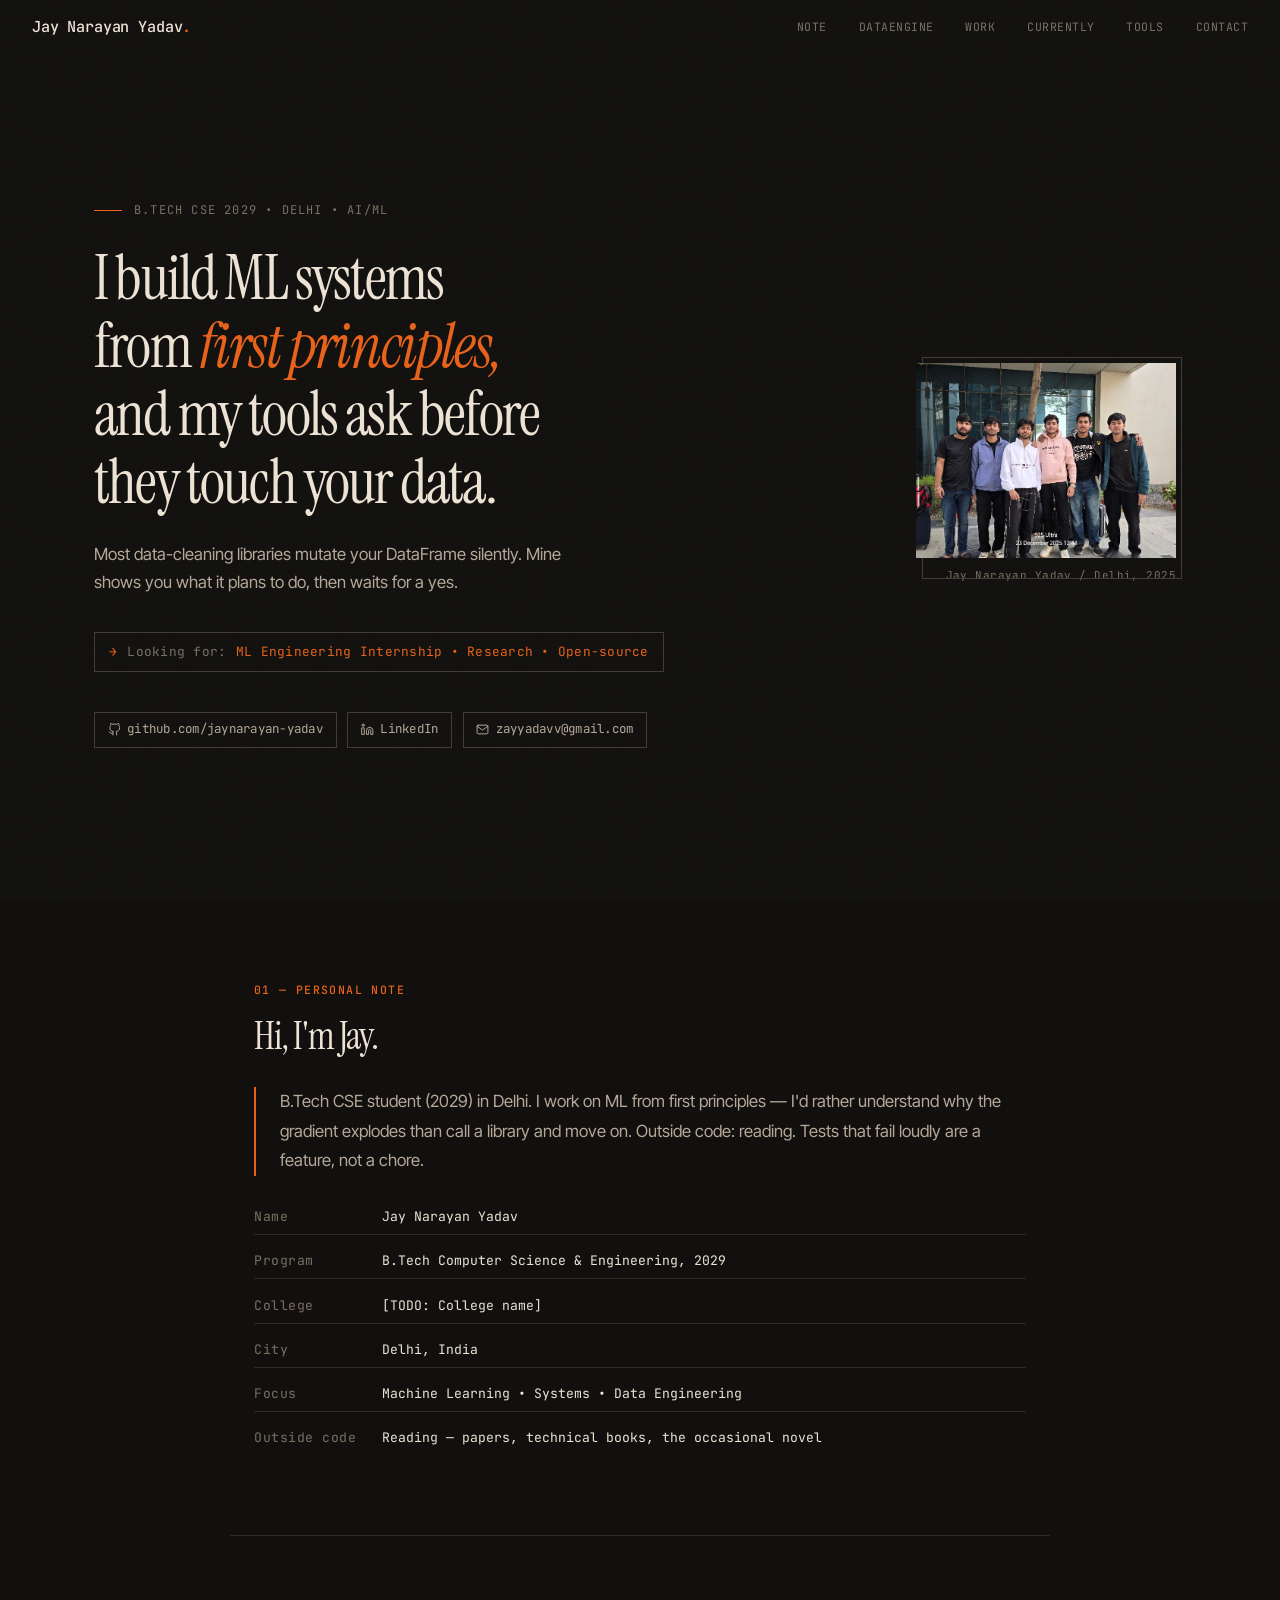
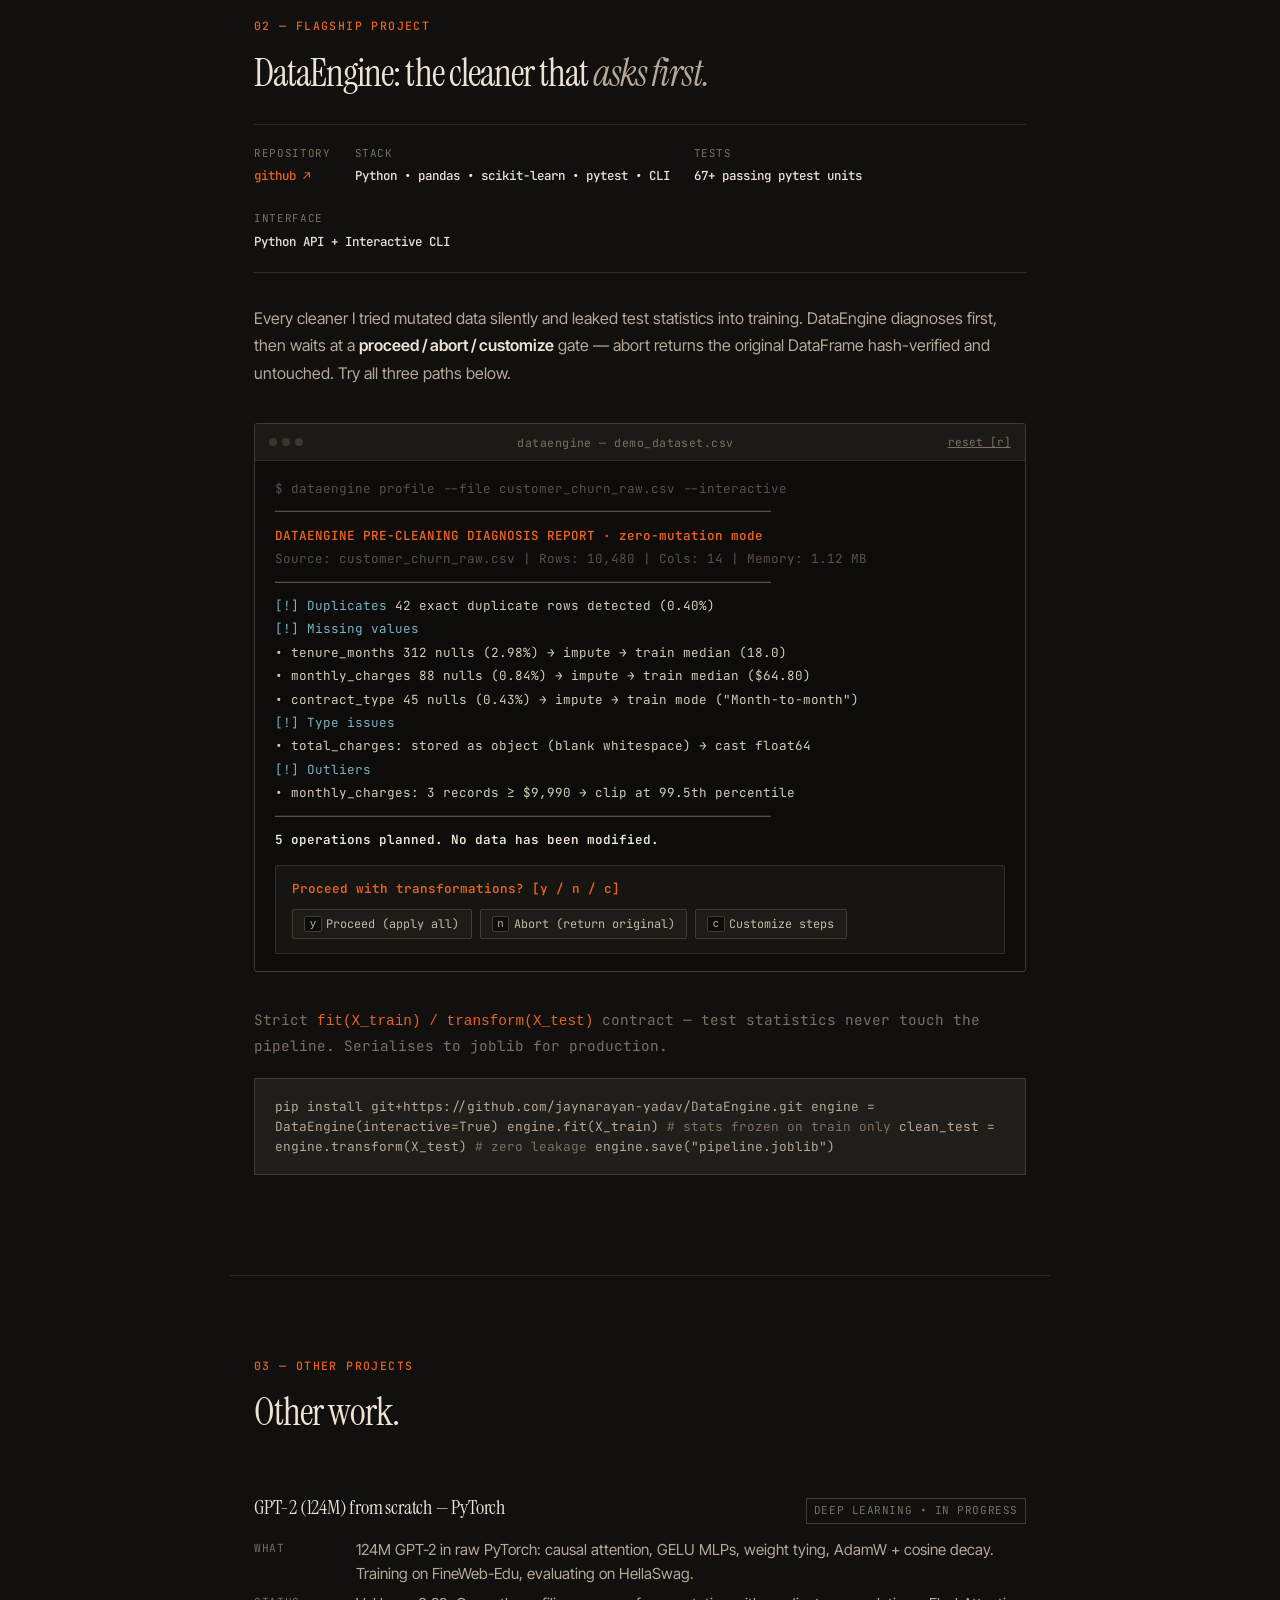
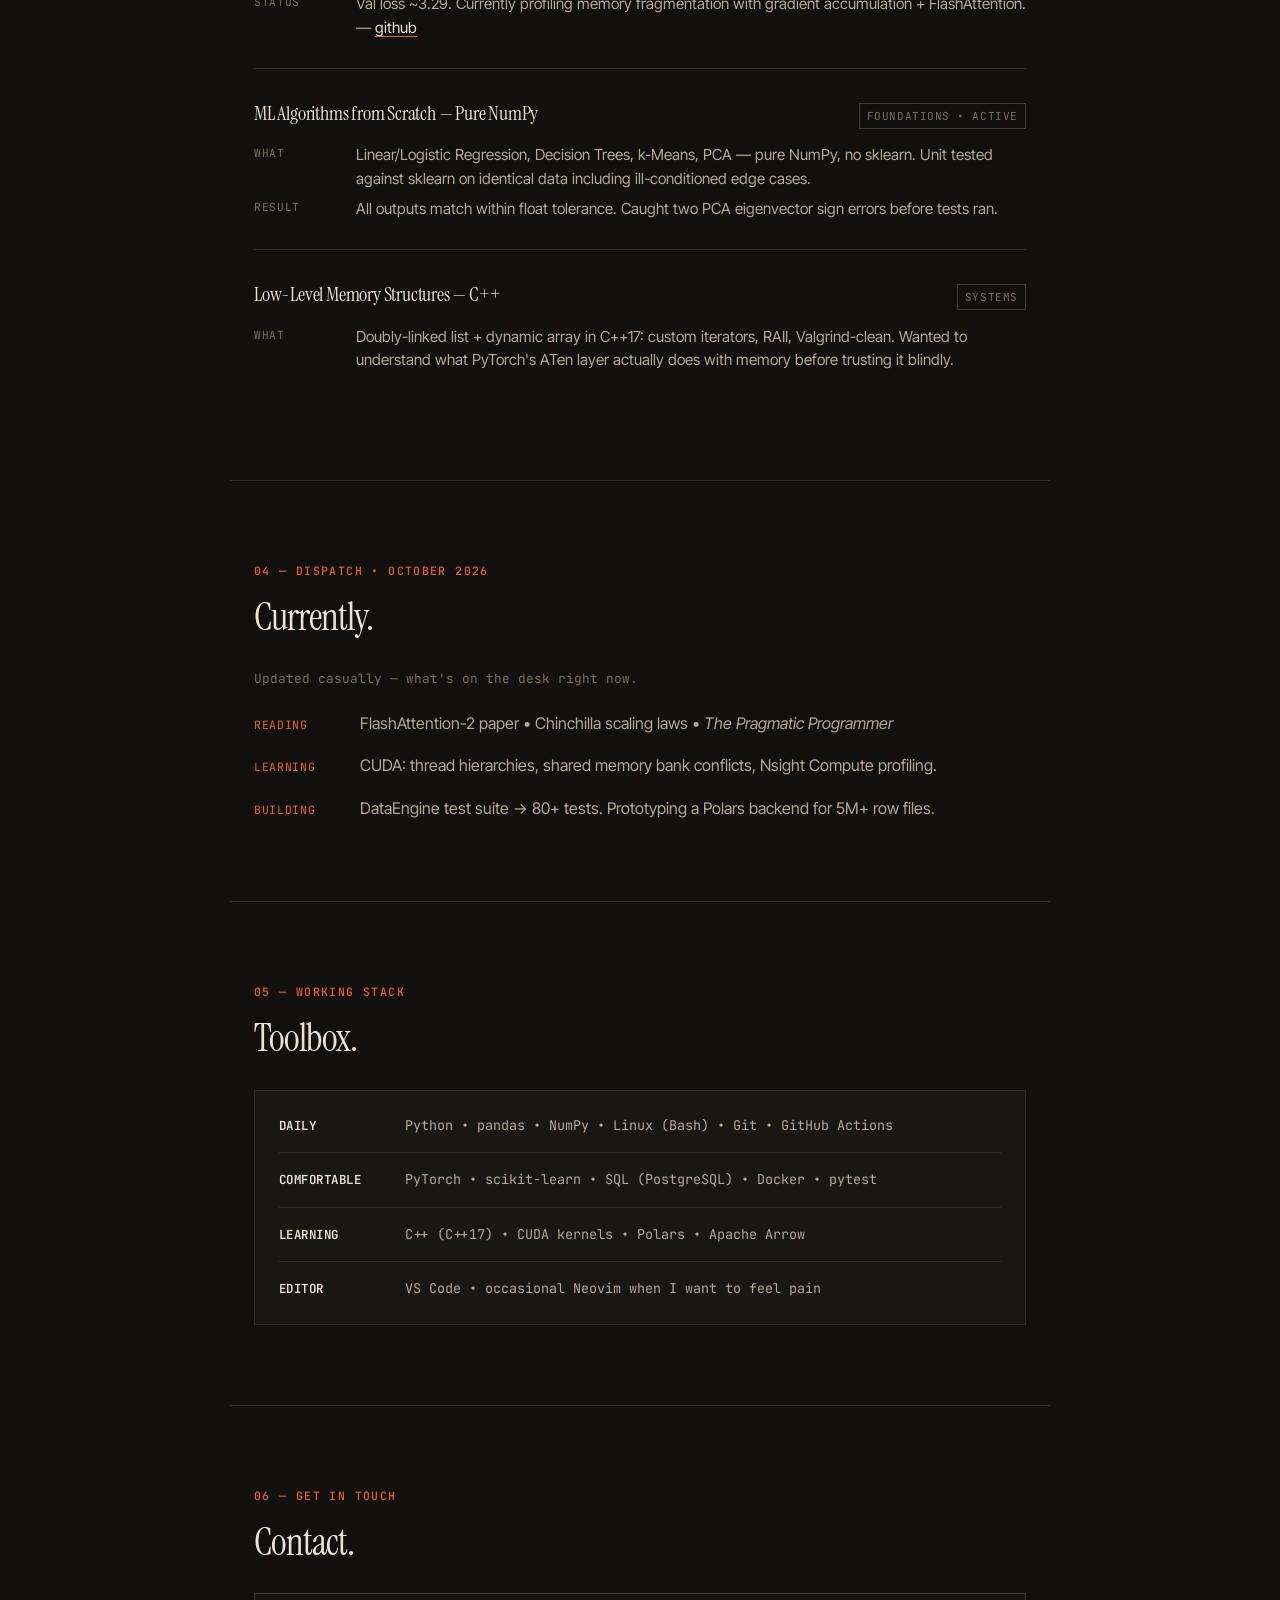
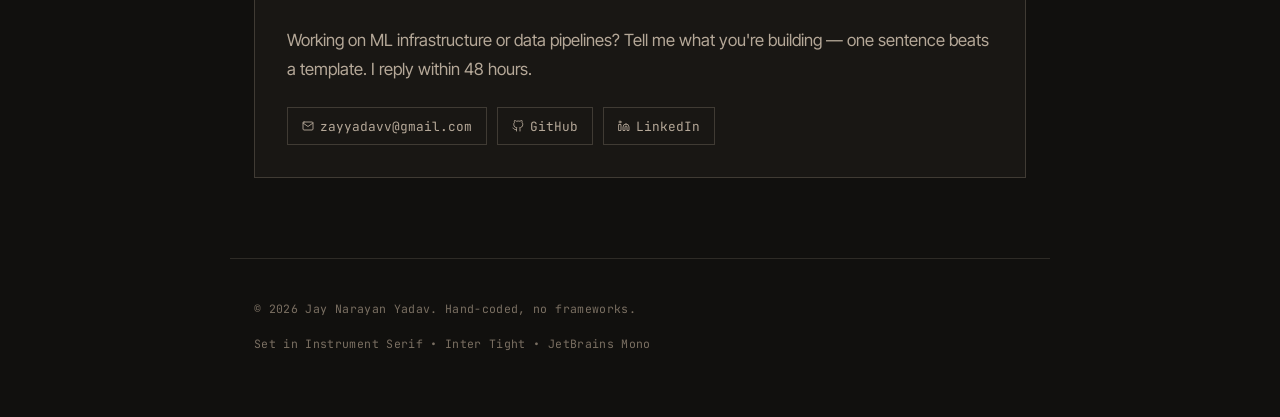
==== index.html @ 8a764b6f "Initial commit: Portfolio website and project workspaces" ====
<!DOCTYPE html>
<html lang="en">
<head>
  <meta charset="UTF-8">
  <meta name="viewport" content="width=device-width, initial-scale=1.0">
  <title>Jay Narayan Yadav — AI/ML Engineering Student</title>
  <meta name="description" content="Jay Narayan Yadav — B.Tech CSE student in Delhi building machine learning systems from first principles. Author of DataEngine.">
  <meta name="author" content="Jay Narayan Yadav">
  <meta property="og:title" content="Jay Narayan Yadav — AI/ML Engineering Student">
  <meta property="og:description" content="I build ML systems from first principles and wrote a DataFrame cleaner that asks permission before touching data.">
  <meta property="og:type" content="website">
  <meta property="og:image" content="./20251223_124440.jpg">
  <!-- Favicon: monogram J in burnt orange -->
  <link rel="icon" href="data:image/svg+xml,<svg xmlns='http://www.w3.org/2000/svg' viewBox='0 0 32 32'><rect width='32' height='32' fill='%2311100E' rx='4'/><text x='16' y='23' font-family='Georgia,serif' font-size='20' font-weight='bold' fill='%23E8621A' text-anchor='middle'>J</text></svg>">
  <!-- Fonts: Instrument Serif (editorial), Inter Tight (body), JetBrains Mono (code) -->
  <link rel="preconnect" href="https://fonts.googleapis.com">
  <link rel="preconnect" href="https://fonts.gstatic.com" crossorigin>
  <link href="https://fonts.googleapis.com/css2?family=Instrument+Serif:ital@0;1&family=Inter+Tight:wght@300;400;500;600&family=JetBrains+Mono:wght@300;400;500&display=swap" rel="stylesheet">
<style>
/* ============================================================
   TOKENS — one accent, warm dark palette, paper-zine sensibility
   ============================================================ */
:root {
  --bg:          #11100E;
  --bg-2:        #191714;
  --bg-3:        #201E1A;
  --bg-4:        #272420;
  --ink:         #EDE3D5;
  --ink-2:       #B5A898;
  --ink-3:       #7A6F62;
  --rule:        #2E2B26;
  --rule-2:      #403B34;
  --accent:      #E8621A;
  --accent-dim:  #7A330D;
  --accent-tint: #1E1309;
  --green:       #4A7C59;
  --red:         #963D3D;
  --mono-dim:    #5A5147;
  --serif:       'Instrument Serif', Georgia, 'Times New Roman', serif;
  --sans:        'Inter Tight', -apple-system, BlinkMacSystemFont, sans-serif;
  --mono:        'JetBrains Mono', 'Fira Code', 'Consolas', monospace;
  --max:         820px;
  --wide:        1140px;
}

/* ============================================================
   RESET
   ============================================================ */
*, *::before, *::after { box-sizing: border-box; margin: 0; padding: 0; }
html { font-size: 16px; scroll-behavior: smooth; background: var(--bg); color: var(--ink); }
body {
  font-family: var(--sans);
  font-weight: 400;
  line-height: 1.65;
  min-height: 100vh;
  background: var(--bg);
  overflow-x: hidden;
  -webkit-font-smoothing: antialiased;
}
::selection { background: var(--accent-dim); color: var(--ink); }

/* ============================================================
   CUSTOM CURSOR RETICLE
   ============================================================ */
.cursor-dot {
  position: fixed;
  top: 0; left: 0;
  width: 6px; height: 6px;
  border-radius: 50%;
  background: var(--accent);
  pointer-events: none;
  z-index: 9999;
  transform: translate(-50%, -50%);
  transition: opacity .2s;
  opacity: 0;
}
.reticle {
  position: fixed;
  top: 0; left: 0;
  width: 30px; height: 30px;
  pointer-events: none;
  z-index: 9998;
  opacity: 0;
  transition: opacity .2s;
}
.reticle i {
  position: absolute;
  width: 8px; height: 8px;
  border-color: var(--accent);
  border-style: solid;
  display: block;
  transition: border-color .15s;
}
.reticle i:nth-child(1) { top:0; left:0; border-width: 1px 0 0 1px; }
.reticle i:nth-child(2) { top:0; right:0; border-width: 1px 1px 0 0; }
.reticle i:nth-child(3) { bottom:0; left:0; border-width: 0 0 1px 1px; }
.reticle i:nth-child(4) { bottom:0; right:0; border-width: 0 1px 1px 0; }
body.cursor-ready .cursor-dot,
body.cursor-ready .reticle { opacity: 1; }
body.cursor-ready { cursor: none; }
body.cursor-ready a, body.cursor-ready button { cursor: none; }
.reticle.locked { opacity: 1; }
.reticle.locked i { border-color: var(--ink); }

/* ============================================================
   SCROLLBAR
   ============================================================ */
::-webkit-scrollbar { width: 3px; }
::-webkit-scrollbar-track { background: var(--bg); }
::-webkit-scrollbar-thumb { background: var(--rule-2); }

/* ============================================================
   SKIP LINK
   ============================================================ */
.skip { position: absolute; left:-9999px; }
.skip:focus { left:1rem; top:1rem; z-index:9999; background:var(--accent); color:#fff; padding:.5rem 1rem; }

/* ============================================================
   TOPBAR
   ============================================================ */
.topbar {
  position: fixed;
  top: 0; left: 0; right: 0;
  z-index: 100;
  display: flex;
  align-items: center;
  justify-content: space-between;
  padding: .85rem 2rem;
  border-bottom: 1px solid transparent;
  transition: border-color .3s, background .3s;
  font-family: var(--mono);
  font-size: .78rem;
  color: var(--ink-3);
}
.topbar.scrolled {
  background: rgba(17,16,14,.88);
  backdrop-filter: blur(10px);
  border-color: var(--rule);
}
.topbar-logo {
  font-size: .95rem;
  font-weight: 500;
  color: var(--ink);
  text-decoration: none;
  letter-spacing: -.01em;
}
.topbar-logo span { color: var(--accent); }
.topbar-nav { display: flex; gap: 2rem; }
.topbar-nav a {
  color: var(--ink-3);
  text-decoration: none;
  transition: color .15s;
  letter-spacing: .04em;
  text-transform: uppercase;
  font-size: .72rem;
}
.topbar-nav a:hover { color: var(--accent); }

/* ============================================================
   SECTIONS + TYPOGRAPHY
   ============================================================ */
.section {
  max-width: var(--max);
  margin: 0 auto;
  padding: 5rem 1.5rem;
  border-bottom: 1px solid var(--rule);
}
.section:last-child { border-bottom: none; }

.kicker {
  font-family: var(--mono);
  font-size: .72rem;
  text-transform: uppercase;
  letter-spacing: .12em;
  color: var(--accent);
  display: block;
  margin-bottom: .9rem;
  font-weight: 500;
}
h2.section-heading {
  font-family: var(--serif);
  font-size: clamp(1.7rem, 3.5vw, 2.4rem);
  font-weight: 400;
  line-height: 1.2;
  letter-spacing: -.025em;
  color: var(--ink);
  margin-bottom: 1.75rem;
}
h2.section-heading em { font-style: italic; color: var(--ink-2); }
p {
  color: var(--ink-2);
  font-size: 1.0rem;
  margin-bottom: 1.1rem;
  line-height: 1.7;
}
p:last-child { margin-bottom: 0; }
p strong { color: var(--ink); font-weight: 600; }
a.text-link {
  color: var(--ink);
  text-decoration: underline;
  text-decoration-color: var(--accent);
  text-decoration-thickness: 1px;
  text-underline-offset: 3px;
  transition: color .15s;
}
a.text-link:hover { color: var(--accent); }
hr.rule { border: none; border-top: 1px solid var(--rule); margin: 2rem 0; }

/* ============================================================
   REVEAL ON SCROLL — only non-hero elements, not everything
   ============================================================ */
.reveal {
  opacity: 0;
  transform: translateY(16px);
  transition: opacity .5s ease, transform .5s ease;
}
.reveal.visible { opacity: 1; transform: none; }
@media (prefers-reduced-motion: reduce) {
  .reveal { opacity: 1; transform: none; transition: none; }
}

/* ============================================================
   HERO
   ============================================================ */
.hero {
  min-height: 100svh;
  display: grid;
  grid-template-columns: 1fr;
  align-items: center;
  padding: 7rem 1.5rem 4rem;
  max-width: var(--wide);
  margin: 0 auto;
  position: relative;
}
@media (min-width: 700px) {
  .hero { grid-template-columns: 1fr 280px; gap: 4rem; }
}

.hero-text {}
.hero-eyebrow {
  font-family: var(--mono);
  font-size: .75rem;
  color: var(--ink-3);
  letter-spacing: .1em;
  text-transform: uppercase;
  margin-bottom: 1.5rem;
  display: flex;
  align-items: center;
  gap: .75rem;
}
.hero-eyebrow::before {
  content: '';
  display: inline-block;
  width: 28px;
  height: 1px;
  background: var(--accent);
}
h1.hero-title {
  font-family: var(--serif);
  font-size: clamp(2.2rem, 5.5vw, 3.8rem);
  font-weight: 400;
  line-height: 1.12;
  letter-spacing: -.03em;
  color: var(--ink);
  margin-bottom: 1.5rem;
}
h1.hero-title em {
  font-style: italic;
  color: var(--accent);
}
.hero-sub {
  font-size: 1.05rem;
  color: var(--ink-2);
  max-width: 480px;
  margin-bottom: 2.25rem;
  line-height: 1.65;
}
/* Intent strip */
.hero-intent {
  display: inline-flex;
  align-items: center;
  gap: .6rem;
  font-family: var(--mono);
  font-size: .8rem;
  color: var(--ink-3);
  border: 1px solid var(--rule-2);
  padding: .5rem .9rem;
  margin-bottom: 2.5rem;
  letter-spacing: .02em;
}
.hero-intent span { color: var(--accent); }
/* Links row */
.hero-links {
  display: flex;
  flex-wrap: wrap;
  gap: .65rem;
}
.hero-link {
  display: inline-flex;
  align-items: center;
  gap: .4rem;
  font-family: var(--mono);
  font-size: .78rem;
  color: var(--ink-2);
  text-decoration: none;
  border: 1px solid var(--rule-2);
  padding: .42rem .8rem;
  transition: all .15s;
  letter-spacing: .02em;
}
.hero-link:hover {
  color: var(--accent);
  border-color: var(--accent-dim);
  background: var(--accent-tint);
}
.hero-link svg { width: 13px; height: 13px; stroke: currentColor; fill: none; stroke-width: 1.8; }

/* Photo frame */
.hero-photo-wrap {
  position: relative;
  order: -1;
}
@media (min-width: 700px) { .hero-photo-wrap { order: 2; } }
.hero-photo-frame {
  position: relative;
  width: 100%;
  max-width: 260px;
  margin: 0 auto;
}
.hero-photo-frame::before {
  content: '';
  position: absolute;
  inset: -6px -6px 6px 6px;
  border: 1px solid var(--rule-2);
  z-index: 0;
}
.hero-photo-frame img {
  display: block;
  width: 100%;
  aspect-ratio: 4 / 3;
  object-fit: cover;
  object-position: top center;
  position: relative;
  z-index: 1;
  filter: grayscale(15%) contrast(1.05);
}
.hero-photo-caption {
  font-family: var(--mono);
  font-size: .68rem;
  color: var(--ink-3);
  text-align: right;
  margin-top: .5rem;
  letter-spacing: .04em;
}

/* ============================================================
   ABOUT / NOTE
   ============================================================ */
.note-box {
  border-left: 2px solid var(--accent);
  padding-left: 1.5rem;
  margin-top: 1.25rem;
}
.note-box p { font-size: 1.05rem; line-height: 1.75; }

/* ============================================================
   RECORD TABLE (about metadata in Aahana's style)
   ============================================================ */
.record-table {
  display: grid;
  gap: .55rem;
  margin-top: 1.5rem;
  font-family: var(--mono);
  font-size: .82rem;
}
.record-row {
  display: grid;
  grid-template-columns: 120px 1fr;
  gap: .5rem;
  align-items: baseline;
  padding: .4rem 0;
  border-bottom: 1px solid var(--rule);
  color: var(--ink-2);
}
.record-row:last-child { border-bottom: none; }
.record-key { color: var(--ink-3); letter-spacing: .04em; }
.record-val { color: var(--ink); }

/* ============================================================
   DATAENGINE CASE STUDY
   ============================================================ */
.case-meta {
  display: flex;
  flex-wrap: wrap;
  gap: 1.5rem;
  padding: 1.25rem 0;
  border-top: 1px solid var(--rule);
  border-bottom: 1px solid var(--rule);
  margin-bottom: 2rem;
  font-family: var(--mono);
  font-size: .78rem;
}
.case-meta-item dt { color: var(--ink-3); text-transform: uppercase; font-size: .68rem; letter-spacing: .06em; margin-bottom: .2rem; }
.case-meta-item dd { color: var(--ink); font-weight: 500; }
.case-meta-item dd a { color: var(--accent); text-decoration: none; }
.case-meta-item dd a:hover { text-decoration: underline; }

h3.sub-head {
  font-family: var(--serif);
  font-size: 1.3rem;
  font-weight: 400;
  color: var(--ink);
  margin: 2rem 0 .7rem;
  letter-spacing: -.015em;
}

/* ASCII architecture diagram */
.arch-frame {
  border: 1px solid var(--rule-2);
  background: var(--bg-2);
  margin: 1.75rem 0;
}
.arch-header {
  display: flex;
  justify-content: space-between;
  padding: .55rem .9rem;
  border-bottom: 1px solid var(--rule);
  font-family: var(--mono);
  font-size: .7rem;
  color: var(--ink-3);
  text-transform: uppercase;
  letter-spacing: .06em;
}
.arch-body {
  font-family: var(--mono);
  font-size: .74rem;
  line-height: 1.5;
  color: var(--ink-2);
  padding: 1rem 1.1rem;
  overflow-x: auto;
  white-space: pre;
}

/* Code block */
.code-block {
  background: var(--bg-3);
  border: 1px solid var(--rule-2);
  padding: 1.1rem 1.25rem;
  margin: 1.25rem 0;
  font-family: var(--mono);
  font-size: .8rem;
  line-height: 1.55;
  color: var(--ink-2);
  overflow-x: auto;
}
.code-block .cm { color: var(--ink-3); }
.code-block .ck { color: var(--accent); }
.code-block .cs { color: #7EB88A; }

/* ============================================================
   TERMINAL — DataEngine signature interaction
   ============================================================ */
.terminal-wrap {
  margin: 2.25rem 0;
  border: 1px solid var(--rule-2);
  background: #0D0C0A;
  border-radius: 3px;
  overflow: hidden;
  font-family: var(--mono);
}
.terminal-bar {
  background: #1C1A17;
  border-bottom: 1px solid var(--rule);
  padding: .55rem .9rem;
  display: flex;
  align-items: center;
  gap: .65rem;
  justify-content: space-between;
}
.terminal-dots { display: flex; gap: 5px; }
.t-dot { width: 8px; height: 8px; border-radius: 50%; background: #3A3530; }
.terminal-label { font-size: .72rem; color: var(--ink-3); letter-spacing: .04em; }
.terminal-reset {
  font-family: var(--mono);
  font-size: .7rem;
  color: var(--ink-3);
  background: transparent;
  border: none;
  cursor: pointer;
  text-decoration: underline;
  padding: 0;
  transition: color .15s;
}
.terminal-reset:hover { color: var(--ink-2); }
.terminal-body {
  padding: 1.1rem 1.25rem;
  font-size: .79rem;
  line-height: 1.6;
  min-height: 340px;
  color: #D4CBB8;
  overflow-x: auto;
}
.t-line { margin-bottom: .2rem; }
.t-dim   { color: #5A5147; }
.t-acc   { color: var(--accent); font-weight: 600; }
.t-grn   { color: #6BAD7B; }
.t-red   { color: #B86060; }
.t-wht   { color: #F0E8D8; font-weight: 600; }
.t-cyn   { color: #7AB0C2; }

/* Interactive prompt */
.t-prompt-box {
  margin-top: .9rem;
  padding: .85rem 1rem;
  background: #171512;
  border: 1px solid #302C26;
  border-radius: 2px;
}
.t-prompt-label { color: var(--accent); font-weight: 600; display: block; margin-bottom: .6rem; }
.t-btn-row { display: flex; flex-wrap: wrap; gap: .5rem; align-items: center; }
.t-btn {
  background: #1E1C18;
  border: 1px solid #413C34;
  color: #C4BAA8;
  font-family: var(--mono);
  font-size: .74rem;
  padding: .38rem .7rem;
  cursor: pointer;
  border-radius: 2px;
  display: inline-flex;
  align-items: center;
  gap: .3rem;
  transition: all .15s;
}
.t-btn:hover, .t-btn:focus-visible {
  background: var(--accent);
  border-color: var(--accent);
  color: #fff;
  outline: none;
}
.t-btn kbd {
  background: #0D0C0A;
  border: 1px solid #413C34;
  padding: .05rem .28rem;
  font-size: .67rem;
  border-radius: 2px;
}
/* Customize panel */
.t-custom-panel {
  margin-top: .75rem;
  padding: .8rem;
  background: #0D0C0A;
  border: 1px dashed #302C26;
  border-radius: 2px;
}
.t-custom-panel label {
  display: block;
  margin-bottom: .4rem;
  font-size: .74rem;
  cursor: pointer;
  color: #C4BAA8;
}
.t-custom-panel input[type="checkbox"] { margin-right: .45rem; accent-color: var(--accent); }
.t-custom-apply {
  margin-top: .7rem;
  display: flex;
  gap: .5rem;
}

/* ============================================================
   OTHER WORK — editorial entries
   ============================================================ */
.work-list { margin-top: 1.5rem; }
.work-entry {
  padding: 1.75rem 0;
  border-top: 1px solid var(--rule);
}
.work-entry:first-child { border-top: none; }
.work-header {
  display: flex;
  justify-content: space-between;
  align-items: baseline;
  flex-wrap: wrap;
  gap: .5rem;
  margin-bottom: .85rem;
}
.work-header h3 {
  font-family: var(--serif);
  font-size: 1.25rem;
  font-weight: 400;
  color: var(--ink);
  letter-spacing: -.01em;
}
.work-badge {
  font-family: var(--mono);
  font-size: .69rem;
  text-transform: uppercase;
  letter-spacing: .05em;
  padding: .18rem .45rem;
  border: 1px solid var(--rule-2);
  color: var(--ink-3);
}
.work-rows { display: grid; gap: .45rem; }
.work-row {
  display: grid;
  grid-template-columns: 90px 1fr;
  gap: .75rem;
  font-size: .95rem;
  line-height: 1.55;
}
.work-label {
  font-family: var(--mono);
  font-size: .7rem;
  text-transform: uppercase;
  letter-spacing: .06em;
  color: var(--ink-3);
  padding-top: 2px;
}

/* ============================================================
   CURRENTLY
   ============================================================ */
.currently-list { list-style: none; margin-top: 1.25rem; display: grid; gap: 1rem; }
.currently-item { display: grid; grid-template-columns: 90px 1fr; gap: 1rem; align-items: baseline; }
.currently-tag { font-family: var(--mono); font-size: .72rem; text-transform: uppercase; letter-spacing: .06em; color: var(--accent); }

/* ============================================================
   TOOLBOX — plain text, no bars
   ============================================================ */
.toolbox-grid {
  display: grid;
  gap: 1rem;
  margin-top: 1.25rem;
  background: var(--bg-2);
  border: 1px solid var(--rule);
  padding: 1.5rem;
}
.toolbox-row {
  display: grid;
  grid-template-columns: 110px 1fr;
  gap: 1rem;
  align-items: baseline;
  padding-bottom: 1rem;
  border-bottom: 1px solid var(--rule);
}
.toolbox-row:last-child { border-bottom: none; padding-bottom: 0; }
.toolbox-tier { font-family: var(--mono); font-size: .78rem; font-weight: 600; color: var(--ink); text-transform: uppercase; letter-spacing: .04em; }
.toolbox-items { font-family: var(--mono); font-size: .84rem; color: var(--ink-2); line-height: 1.6; }
@media (max-width: 520px) {
  .toolbox-row { grid-template-columns: 1fr; gap: .25rem; }
  .work-row { grid-template-columns: 1fr; gap: .1rem; }
  .currently-item { grid-template-columns: 1fr; gap: .15rem; }
  .record-row { grid-template-columns: 100px 1fr; }
}

/* ============================================================
   CONTACT
   ============================================================ */
.contact-box {
  border: 1px solid var(--rule-2);
  background: var(--bg-2);
  padding: 2rem;
  margin-top: 1.25rem;
}
.contact-note { font-size: 1.05rem; line-height: 1.7; color: var(--ink-2); margin-bottom: 1.5rem; }
.contact-row {
  display: flex;
  flex-wrap: wrap;
  gap: .65rem;
  font-family: var(--mono);
}
.contact-pill {
  display: inline-flex;
  align-items: center;
  gap: .4rem;
  font-size: .8rem;
  color: var(--ink-2);
  text-decoration: none;
  border: 1px solid var(--rule-2);
  padding: .45rem .85rem;
  transition: all .15s;
}
.contact-pill:hover {
  background: var(--accent);
  border-color: var(--accent);
  color: #fff;
}
.contact-pill svg { width: 12px; height: 12px; stroke: currentColor; fill: none; stroke-width: 1.8; }

/* ============================================================
   FOOTER
   ============================================================ */
footer {
  max-width: var(--max);
  margin: 0 auto;
  padding: 2.5rem 1.5rem 4rem;
  border-top: 1px solid var(--rule);
  display: flex;
  justify-content: space-between;
  flex-wrap: wrap;
  gap: 1rem;
  font-family: var(--mono);
  font-size: .72rem;
  color: var(--ink-3);
  letter-spacing: .03em;
}

/* ============================================================
   NOISE TEXTURE OVERLAY (subtle paper grain)
   ============================================================ */
body::after {
  content: '';
  position: fixed;
  inset: 0;
  pointer-events: none;
  z-index: 1000;
  opacity: .03;
  background-image: url("data:image/svg+xml,%3Csvg xmlns='http://www.w3.org/2000/svg' width='200' height='200'%3E%3Cfilter id='n'%3E%3CfeTurbulence type='fractalNoise' baseFrequency='0.9' numOctaves='4' stitchTiles='stitch'/%3E%3C/filter%3E%3Crect width='200' height='200' filter='url(%23n)' opacity='1'/%3E%3C/svg%3E");
}

/* ============================================================
   PRINT
   ============================================================ */
@media print {
  body { background: #fff; color: #000; }
  .topbar, .cursor-dot, .reticle, .terminal-wrap .t-prompt-box { display: none; }
  .section { padding: 2rem 0; }
}
</style>
</head>
<body>

<a class="skip" href="#about">Skip to content</a>

<!-- Custom cursor reticle (fine pointer only; degraded gracefully) -->
<div class="cursor-dot" id="cursor-dot" aria-hidden="true"></div>
<div class="reticle" id="reticle" aria-hidden="true">
  <i></i><i></i><i></i><i></i>
</div>

<!-- ============================================================
     TOPBAR
     ============================================================ -->
<header class="topbar" id="topbar" role="banner">
  <a href="#hero" class="topbar-logo">Jay Narayan Yadav<span>.</span></a>
  <nav class="topbar-nav" aria-label="Primary navigation">
    <a href="#about">Note</a>
    <a href="#dataengine">DataEngine</a>
    <a href="#work">Work</a>
    <a href="#currently">Currently</a>
    <a href="#toolbox">Tools</a>
    <a href="#contact">Contact</a>
  </nav>
</header>

<main>

<!-- ============================================================
     HERO
     ============================================================ -->
<section class="hero" id="hero" aria-labelledby="hero-title">
  <div class="hero-text">
    <p class="hero-eyebrow">B.Tech CSE 2029 &bull; Delhi &bull; AI/ML</p>

    <h1 id="hero-title" class="hero-title">
      I build ML systems<br>
      from <em>first principles,</em><br>
      and my tools ask before<br>
      they touch your data.
    </h1>

    <p class="hero-sub">
      Most data-cleaning libraries mutate your DataFrame silently.
      Mine shows you what it plans to do, then waits for a yes.
    </p>

    <div class="hero-intent">
      <span>&#8594;</span>
      Looking for: <span>ML Engineering Internship &bull; Research &bull; Open-source</span>
    </div>

    <div class="hero-links">
      <a href="https://github.com/jaynarayan-yadav" target="_blank" rel="noopener" class="hero-link" aria-label="GitHub profile">
        <svg viewBox="0 0 24 24" aria-hidden="true"><path d="M9 19c-5 1.5-5-2.5-7-3m14 6v-3.87a3.37 3.37 0 0 0-.94-2.61c3.14-.35 6.44-1.54 6.44-7A5.44 5.44 0 0 0 20 4.77 5.07 5.07 0 0 0 19.91 1S18.73.65 16 2.48a13.38 13.38 0 0 0-7 0C6.27.65 5.09 1 5.09 1A5.07 5.07 0 0 0 5 4.77a5.44 5.44 0 0 0-1.5 3.78c0 5.42 3.3 6.61 6.44 7A3.37 3.37 0 0 0 9 18.13V22" stroke-linecap="round" stroke-linejoin="round"></path></svg>
        github.com/jaynarayan-yadav
      </a>
      <a href="https://linkedin.com/in/jay-narayan-yadav-a086b7377" target="_blank" rel="noopener" class="hero-link" aria-label="LinkedIn profile">
        <svg viewBox="0 0 24 24" aria-hidden="true"><path d="M16 8a6 6 0 0 1 6 6v7h-4v-7a2 2 0 0 0-2-2 2 2 0 0 0-2 2v7h-4v-7a6 6 0 0 1 6-6z" stroke-linecap="round" stroke-linejoin="round"></path><rect x="2" y="9" width="4" height="12" stroke-linecap="round" stroke-linejoin="round"></rect><circle cx="4" cy="4" r="2" stroke-linecap="round" stroke-linejoin="round"></circle></svg>
        LinkedIn
      </a>
      <a href="mailto:zayyadavv@gmail.com" class="hero-link" aria-label="Send email">
        <svg viewBox="0 0 24 24" aria-hidden="true"><path d="M4 4h16c1.1 0 2 .9 2 2v12c0 1.1-.9 2-2 2H4c-1.1 0-2-.9-2-2V6c0-1.1.9-2 2-2z" stroke-linecap="round" stroke-linejoin="round"></path><polyline points="22,6 12,13 2,6" stroke-linecap="round" stroke-linejoin="round"></polyline></svg>
        zayyadavv@gmail.com
      </a>
    </div>
  </div>

  <div class="hero-photo-wrap" aria-label="Author photo">
    <div class="hero-photo-frame">
      <img src="./20251223_124440.jpg" alt="Jay Narayan Yadav" loading="eager">
      <p class="hero-photo-caption">Jay Narayan Yadav / Delhi, 2025</p>
    </div>
  </div>
</section>

<!-- ============================================================
     ABOUT / NOTE
     ============================================================ -->
<section class="section reveal" id="about" aria-labelledby="about-title">
  <span class="kicker">01 &mdash; Personal Note</span>
  <h2 id="about-title" class="section-heading">Hi, I'm Jay.</h2>

  <div class="note-box">
    <p>
      B.Tech CSE student (2029) in Delhi. I work on ML from first principles &mdash;
      I'd rather understand why the gradient explodes than call a library and move on.
      Outside code: reading. Tests that fail loudly are a feature, not a chore.
    </p>
  </div>

  <div class="record-table reveal">
    <div class="record-row">
      <span class="record-key">Name</span>
      <span class="record-val">Jay Narayan Yadav</span>
    </div>
    <div class="record-row">
      <span class="record-key">Program</span>
      <span class="record-val">B.Tech Computer Science &amp; Engineering, 2029</span>
    </div>
    <div class="record-row">
      <span class="record-key">College</span>
      <span class="record-val">[TODO: College name]</span>
    </div>
    <div class="record-row">
      <span class="record-key">City</span>
      <span class="record-val">Delhi, India</span>
    </div>
    <div class="record-row">
      <span class="record-key">Focus</span>
      <span class="record-val">Machine Learning &bull; Systems &bull; Data Engineering</span>
    </div>
    <div class="record-row">
      <span class="record-key">Outside code</span>
      <span class="record-val">Reading &mdash; papers, technical books, the occasional novel</span>
    </div>
  </div>
</section>

<!-- ============================================================
     DATAENGINE CASE STUDY + SIGNATURE TERMINAL
     ============================================================ -->
<section class="section" id="dataengine" aria-labelledby="de-title">
  <span class="kicker">02 &mdash; Flagship Project</span>
  <h2 id="de-title" class="section-heading reveal">DataEngine: the cleaner that <em>asks first.</em></h2>

  <dl class="case-meta reveal">
    <div class="case-meta-item">
      <dt>Repository</dt>
      <dd><a href="https://github.com/jaynarayan-yadav/DataEngine" target="_blank" rel="noopener">github &nearr;</a></dd>
    </div>
    <div class="case-meta-item">
      <dt>Stack</dt>
      <dd>Python &bull; pandas &bull; scikit-learn &bull; pytest &bull; CLI</dd>
    </div>
    <div class="case-meta-item">
      <dt>Tests</dt>
      <dd>67+ passing pytest units</dd>
    </div>
    <div class="case-meta-item">
      <dt>Interface</dt>
      <dd>Python API + Interactive CLI</dd>
    </div>
  </dl>

  <div class="reveal">
    <p>
      Every cleaner I tried mutated data silently and leaked test statistics into training.
      DataEngine diagnoses first, then waits at a <strong>proceed / abort / customize</strong> gate &mdash; abort returns the original DataFrame hash-verified and untouched.
      Try all three paths below.
    </p>
  </div>

  <!-- ============================================================
       SIGNATURE INTERACTION: DataEngine Terminal
       ============================================================ -->
  <div class="terminal-wrap reveal" id="interactive-terminal" role="region" aria-label="DataEngine Interactive Diagnosis Terminal">
    <div class="terminal-bar">
      <div class="terminal-dots">
        <span class="t-dot"></span>
        <span class="t-dot"></span>
        <span class="t-dot"></span>
      </div>
      <span class="terminal-label">dataengine &mdash; demo_dataset.csv</span>
      <button class="terminal-reset" id="term-reset" type="button" aria-label="Reset terminal">reset [r]</button>
    </div>
    <div class="terminal-body" id="term-body" aria-live="polite"></div>
  </div>

  <div class="reveal">
    <p style="font-size:.9rem;color:var(--ink-3);font-family:var(--mono)">
      Strict <code style="color:var(--accent)">fit(X_train) / transform(X_test)</code> contract &mdash; test statistics never touch the pipeline. Serialises to joblib for production.
    </p>
    <div class="code-block">
pip install git+https://github.com/jaynarayan-yadav/DataEngine.git

engine = DataEngine(interactive=True)
engine.fit(X_train)           <span class="cm"># stats frozen on train only</span>
clean_test = engine.transform(X_test)  <span class="cm"># zero leakage</span>
engine.save("pipeline.joblib")
    </div>
  </div>
</section>

<!-- ============================================================
     OTHER WORK
     ============================================================ -->
<section class="section" id="work" aria-labelledby="work-title">
  <span class="kicker">03 &mdash; Other Projects</span>
  <h2 id="work-title" class="section-heading reveal">Other work.</h2>

  <div class="work-list">

    <article class="work-entry reveal">
      <div class="work-header">
        <h3>GPT-2 (124M) from scratch &mdash; PyTorch</h3>
        <span class="work-badge">Deep Learning &bull; In Progress</span>
      </div>
      <div class="work-rows">
        <div class="work-row">
          <span class="work-label">What</span>
          <span style="color:var(--ink-2)">124M GPT-2 in raw PyTorch: causal attention, GELU MLPs, weight tying, AdamW + cosine decay. Training on FineWeb-Edu, evaluating on HellaSwag.</span>
        </div>
        <div class="work-row">
          <span class="work-label">Status</span>
          <span style="color:var(--ink-2)">Val loss ~3.29. Currently profiling memory fragmentation with gradient accumulation + FlashAttention. &mdash; <a href="https://github.com/jaynarayan-yadav" class="text-link">github</a></span>
        </div>
      </div>
    </article>

    <article class="work-entry reveal">
      <div class="work-header">
        <h3>ML Algorithms from Scratch &mdash; Pure NumPy</h3>
        <span class="work-badge">Foundations &bull; Active</span>
      </div>
      <div class="work-rows">
        <div class="work-row">
          <span class="work-label">What</span>
          <span style="color:var(--ink-2)">Linear/Logistic Regression, Decision Trees, k-Means, PCA &mdash; pure NumPy, no sklearn. Unit tested against sklearn on identical data including ill-conditioned edge cases.</span>
        </div>
        <div class="work-row">
          <span class="work-label">Result</span>
          <span style="color:var(--ink-2)">All outputs match within float tolerance. Caught two PCA eigenvector sign errors before tests ran.</span>
        </div>
      </div>
    </article>

    <article class="work-entry reveal">
      <div class="work-header">
        <h3>Low-Level Memory Structures &mdash; C++</h3>
        <span class="work-badge">Systems</span>
      </div>
      <div class="work-rows">
        <div class="work-row">
          <span class="work-label">What</span>
          <span style="color:var(--ink-2)">Doubly-linked list + dynamic array in C++17: custom iterators, RAII, Valgrind-clean. Wanted to understand what PyTorch's ATen layer actually does with memory before trusting it blindly.</span>
        </div>
      </div>
    </article>

  </div>
</section>

<!-- ============================================================
     CURRENTLY
     ============================================================ -->
<section class="section" id="currently" aria-labelledby="currently-title">
  <span class="kicker">04 &mdash; Dispatch &bull; October 2026</span>
  <h2 id="currently-title" class="section-heading reveal">Currently.</h2>
  <p class="reveal" style="color:var(--ink-3);font-family:var(--mono);font-size:.8rem">Updated casually &mdash; what's on the desk right now.</p>

  <ul class="currently-list reveal">
    <li class="currently-item">
      <span class="currently-tag">Reading</span>
      <span style="color:var(--ink-2)">FlashAttention-2 paper &bull; Chinchilla scaling laws &bull; <em>The Pragmatic Programmer</em></span>
    </li>
    <li class="currently-item">
      <span class="currently-tag">Learning</span>
      <span style="color:var(--ink-2)">CUDA: thread hierarchies, shared memory bank conflicts, Nsight Compute profiling.</span>
    </li>
    <li class="currently-item">
      <span class="currently-tag">Building</span>
      <span style="color:var(--ink-2)">DataEngine test suite → 80+ tests. Prototyping a Polars backend for 5M+ row files.</span>
    </li>
  </ul>
</section>

<!-- ============================================================
     TOOLBOX — plain text, no bars, no icons
     ============================================================ -->
<section class="section" id="toolbox" aria-labelledby="toolbox-title">
  <span class="kicker">05 &mdash; Working Stack</span>
  <h2 id="toolbox-title" class="section-heading reveal">Toolbox.</h2>

  <div class="toolbox-grid reveal">
    <div class="toolbox-row">
      <span class="toolbox-tier">Daily</span>
      <span class="toolbox-items">Python &bull; pandas &bull; NumPy &bull; Linux (Bash) &bull; Git &bull; GitHub Actions</span>
    </div>
    <div class="toolbox-row">
      <span class="toolbox-tier">Comfortable</span>
      <span class="toolbox-items">PyTorch &bull; scikit-learn &bull; SQL (PostgreSQL) &bull; Docker &bull; pytest</span>
    </div>
    <div class="toolbox-row">
      <span class="toolbox-tier">Learning</span>
      <span class="toolbox-items">C++ (C++17) &bull; CUDA kernels &bull; Polars &bull; Apache Arrow</span>
    </div>
    <div class="toolbox-row">
      <span class="toolbox-tier">Editor</span>
      <span class="toolbox-items">VS Code &bull; occasional Neovim when I want to feel pain</span>
    </div>
  </div>
</section>

<!-- ============================================================
     CONTACT — real links, no fake form
     ============================================================ -->
<section class="section" id="contact" aria-labelledby="contact-title" style="border-bottom:none">
  <span class="kicker">06 &mdash; Get in Touch</span>
  <h2 id="contact-title" class="section-heading reveal">Contact.</h2>

  <div class="contact-box reveal">
    <p class="contact-note">
      Working on ML infrastructure or data pipelines? Tell me what you're building &mdash; one sentence beats a template.
      I reply within 48 hours.
    </p>
    <div class="contact-row">
      <a href="mailto:zayyadavv@gmail.com" class="contact-pill" aria-label="Email Jay">
        <svg viewBox="0 0 24 24" aria-hidden="true"><path d="M4 4h16c1.1 0 2 .9 2 2v12c0 1.1-.9 2-2 2H4c-1.1 0-2-.9-2-2V6c0-1.1.9-2 2-2z" stroke-linecap="round" stroke-linejoin="round"></path><polyline points="22,6 12,13 2,6" stroke-linecap="round" stroke-linejoin="round"></polyline></svg>
        zayyadavv@gmail.com
      </a>
      <a href="https://github.com/jaynarayan-yadav" target="_blank" rel="noopener" class="contact-pill" aria-label="GitHub">
        <svg viewBox="0 0 24 24" aria-hidden="true"><path d="M9 19c-5 1.5-5-2.5-7-3m14 6v-3.87a3.37 3.37 0 0 0-.94-2.61c3.14-.35 6.44-1.54 6.44-7A5.44 5.44 0 0 0 20 4.77 5.07 5.07 0 0 0 19.91 1S18.73.65 16 2.48a13.38 13.38 0 0 0-7 0C6.27.65 5.09 1 5.09 1A5.07 5.07 0 0 0 5 4.77a5.44 5.44 0 0 0-1.5 3.78c0 5.42 3.3 6.61 6.44 7A3.37 3.37 0 0 0 9 18.13V22" stroke-linecap="round" stroke-linejoin="round"></path></svg>
        GitHub
      </a>
      <a href="https://linkedin.com/in/jay-narayan-yadav-a086b7377" target="_blank" rel="noopener" class="contact-pill" aria-label="LinkedIn">
        <svg viewBox="0 0 24 24" aria-hidden="true"><path d="M16 8a6 6 0 0 1 6 6v7h-4v-7a2 2 0 0 0-2-2 2 2 0 0 0-2 2v7h-4v-7a6 6 0 0 1 6-6z" stroke-linecap="round" stroke-linejoin="round"></path><rect x="2" y="9" width="4" height="12" stroke-linecap="round" stroke-linejoin="round"></rect><circle cx="4" cy="4" r="2" stroke-linecap="round" stroke-linejoin="round"></circle></svg>
        LinkedIn
      </a>
    </div>
  </div>
</section>

</main>

<footer>
  <span>&copy; <span id="yr"></span> Jay Narayan Yadav. Hand-coded, no frameworks.</span>
  <span>Set in Instrument Serif &bull; Inter Tight &bull; JetBrains Mono</span>
</footer>

<script>
(function () {
  'use strict';

  /* ============================================================
     YEAR
     ============================================================ */
  document.getElementById('yr').textContent = new Date().getFullYear();

  /* ============================================================
     TOPBAR scroll class
     ============================================================ */
  const topbar = document.getElementById('topbar');
  window.addEventListener('scroll', function () {
    topbar.classList.toggle('scrolled', window.scrollY > 40);
  }, { passive: true });

  /* ============================================================
     CUSTOM CURSOR (fine-pointer devices only)
     ============================================================ */
  const finePointer = window.matchMedia('(hover: hover) and (pointer: fine)').matches;
  const reduceMotion = window.matchMedia('(prefers-reduced-motion: reduce)').matches;

  if (finePointer && !reduceMotion) {
    const dot = document.getElementById('cursor-dot');
    const ret = document.getElementById('reticle');
    const lerp = (a, b, t) => a + (b - a) * t;

    let mx = 0, my = 0;
    let rx = 0, ry = 0, rw = 30, rh = 30;
    let tx = 0, ty = 0, tw = 30, th = 30;
    let locked = null;

    window.addEventListener('pointermove', function (e) {
      mx = e.clientX; my = e.clientY;
      dot.style.transform = 'translate(' + mx + 'px,' + my + 'px)';
      document.body.classList.add('cursor-ready');
      if (!locked) { tx = mx; ty = my; tw = 30; th = 30; }
    }, { passive: true });

    document.addEventListener('pointerover', function (e) {
      const hit = e.target.closest('a, button');
      if (!hit) return;
      locked = hit;
      ret.classList.add('locked');
    });
    document.addEventListener('pointerout', function (e) {
      if (locked && !e.relatedTarget?.closest?.('a, button')) {
        locked = null;
        ret.classList.remove('locked');
      }
    });
    document.addEventListener('pointerleave', function () {
      document.body.classList.remove('cursor-ready');
    });

    (function retTick() {
      if (locked) {
        const b = locked.getBoundingClientRect();
        tx = b.left + b.width / 2;
        ty = b.top + b.height / 2;
        tw = b.width + 14;
        th = b.height + 14;
      }
      rx = lerp(rx, tx, 0.28);
      ry = lerp(ry, ty, 0.28);
      rw = lerp(rw, tw, 0.22);
      rh = lerp(rh, th, 0.22);
      ret.style.width = rw + 'px';
      ret.style.height = rh + 'px';
      ret.style.transform = 'translate(' + (rx - rw / 2) + 'px,' + (ry - rh / 2) + 'px)';
      requestAnimationFrame(retTick);
    })();
  }

  /* ============================================================
     REVEAL ON SCROLL (IntersectionObserver)
     ============================================================ */
  if (!reduceMotion) {
    const revels = document.querySelectorAll('.reveal');
    const obs = new IntersectionObserver(function (entries) {
      entries.forEach(function (e) {
        if (e.isIntersecting) {
          e.target.classList.add('visible');
          obs.unobserve(e.target);
        }
      });
    }, { threshold: 0.08 });
    revels.forEach(function (el) { obs.observe(el); });
  } else {
    document.querySelectorAll('.reveal').forEach(function (el) {
      el.classList.add('visible');
    });
  }

  /* ============================================================
     SIGNATURE INTERACTION: DataEngine Terminal
     Three branches: [y] proceed, [n] abort, [c] customize
     Keyboard accessible: y / n / c keys when terminal in view
     ============================================================ */
  const termBody = document.getElementById('term-body');
  const termReset = document.getElementById('term-reset');

  /* Simulated dataset facts (consistent across all branches) */
  const DS = {
    file: 'customer_churn_raw.csv',
    rows: 10480,
    dupes: 42,
    missing: [
      { col: 'tenure_months',   n: 312, fix: 'impute → train median (18.0)' },
      { col: 'monthly_charges', n: 88,  fix: 'impute → train median ($64.80)' },
      { col: 'contract_type',   n: 45,  fix: 'impute → train mode ("Month-to-month")' }
    ],
    types: [
      { col: 'total_charges', issue: 'object with blank strings → coerce float64' }
    ],
    outliers: [
      { col: 'monthly_charges', issue: '3 values ≥ $9,990 → clip at 99.5th pct' }
    ]
  };

  /* State */
  let step = 'diagnosed';
  let customOpts = { dups: true, types: true, tenure: true, charges: true, outliers: true };

  function line(cls, text) {
    return '<div class="t-line' + (cls ? ' ' + cls : '') + '">' + text + '</div>';
  }

  function diagnosisLines() {
    return [
      line('t-dim', '$ dataengine profile --file ' + DS.file + ' --interactive'),
      line('t-dim', '─'.repeat(62)),
      line('t-acc', 'DATAENGINE  PRE-CLEANING DIAGNOSIS REPORT  ·  zero-mutation mode'),
      line('t-dim', 'Source: ' + DS.file + '  |  Rows: ' + DS.rows.toLocaleString() + '  |  Cols: 14  |  Memory: 1.12 MB'),
      line('t-dim', '─'.repeat(62)),
      line('',      '<span class="t-cyn">[!] Duplicates</span>   ' + DS.dupes + ' exact duplicate rows detected (0.40%)'),
      line('',      '<span class="t-cyn">[!] Missing values</span>'),
      line('',      '    • tenure_months   312 nulls (2.98%)  →  ' + DS.missing[0].fix),
      line('',      '    • monthly_charges  88 nulls (0.84%)  →  ' + DS.missing[1].fix),
      line('',      '    • contract_type    45 nulls (0.43%)  →  ' + DS.missing[2].fix),
      line('',      '<span class="t-cyn">[!] Type issues</span>'),
      line('',      '    • total_charges: stored as object (blank whitespace) → cast float64'),
      line('',      '<span class="t-cyn">[!] Outliers</span>'),
      line('',      '    • monthly_charges: 3 records ≥ $9,990  →  clip at 99.5th percentile'),
      line('t-dim', '─'.repeat(62)),
      line('t-wht', '5 operations planned.  No data has been modified.')
    ].join('');
  }

  function renderDiagnosed() {
    step = 'diagnosed';
    termBody.innerHTML = diagnosisLines() + '\n' +
      '<div class="t-prompt-box">' +
        '<span class="t-prompt-label">Proceed with transformations? [y / n / c]</span>' +
        '<div class="t-btn-row">' +
          '<button class="t-btn" id="btn-y" type="button"><kbd>y</kbd> Proceed (apply all)</button>' +
          '<button class="t-btn" id="btn-n" type="button"><kbd>n</kbd> Abort (return original)</button>' +
          '<button class="t-btn" id="btn-c" type="button"><kbd>c</kbd> Customize steps</button>' +
        '</div>' +
      '</div>';

    document.getElementById('btn-y').onclick = doY;
    document.getElementById('btn-n').onclick = doN;
    document.getElementById('btn-c').onclick = doC;
  }

  function doY() {
    step = 'proceeded';
    termBody.innerHTML = diagnosisLines() +
      line('t-dim', '─'.repeat(62)) +
      line('',      '$ <span class="t-wht">y</span>  ·  applying 5 operations…') +
      line('t-grn', '[✓] 1/5  Dropped 42 duplicate rows') +
      line('t-grn', '[✓] 2/5  Coerced total_charges → float64') +
      line('t-grn', '[✓] 3/5  Imputed tenure_months with frozen median 18.0') +
      line('t-grn', '[✓] 4/5  Imputed monthly_charges with frozen median $64.80') +
      line('t-grn', '[✓] 5/5  Clipped monthly_charges outliers at 99.5th pct ($118.75)') +
      line('t-dim', '─'.repeat(62)) +
      line('t-acc', 'SUMMARY') +
      line('',      '  Rows          10,480  →  10,438   (−42,  −0.40%)') +
      line('',      '  Missing cells    445  →       0   (−445, −100%)') +
      line('',      '  Outliers           3  →       0   (clipped)') +
      line('',      '  Leakage risk    0.00%              verified') +
      line('t-grn', '→ Pipeline saved: dataengine_pipeline.joblib') +
      line('t-dim', '  Call engine.transform(X_test) to apply frozen params.') +
      '<div class="t-btn-row" style="margin-top:.85rem"><button class="t-btn" id="btn-again" type="button"><kbd>r</kbd> Test other options</button></div>';

    document.getElementById('btn-again').onclick = renderDiagnosed;
  }

  function doN() {
    step = 'aborted';
    termBody.innerHTML = diagnosisLines() +
      line('t-dim', '─'.repeat(62)) +
      line('',      '$ <span class="t-wht">n</span>  ·  ABORT requested') +
      line('t-red', '✗  All operations cancelled.  Zero cells were modified.') +
      line('t-dim', '─'.repeat(62)) +
      line('',      'DataFrame integrity check:') +
      line('',      '  Input  MD5: a8f9c1e04b92d773e218c504e9a3b610') +
      line('',      '  Output MD5: a8f9c1e04b92d773e218c504e9a3b610') +
      line('t-grn', '  MATCH  ·  100% identical  ·  0 rows touched') +
      '<div class="t-btn-row" style="margin-top:.85rem"><button class="t-btn" id="btn-again" type="button"><kbd>r</kbd> Reset terminal</button></div>';

    document.getElementById('btn-again').onclick = renderDiagnosed;
  }

  function doC() {
    step = 'customizing';
    termBody.innerHTML = diagnosisLines() +
      line('t-dim', '─'.repeat(62)) +
      line('',      '$ <span class="t-wht">c</span>  ·  customize — select which steps to authorise:') +
      '<div class="t-custom-panel">' +
        '<label><input type="checkbox" id="ck-dups"     ' + (customOpts.dups ? 'checked' : '') + '> Step 1 · Drop 42 duplicate rows</label>' +
        '<label><input type="checkbox" id="ck-types"    ' + (customOpts.types ? 'checked' : '') + '> Step 2 · Coerce total_charges → float64</label>' +
        '<label><input type="checkbox" id="ck-tenure"   ' + (customOpts.tenure ? 'checked' : '') + '> Step 3 · Impute tenure_months (median 18.0)</label>' +
        '<label><input type="checkbox" id="ck-charges"  ' + (customOpts.charges ? 'checked' : '') + '> Step 4 · Impute monthly_charges (median $64.80)</label>' +
        '<label><input type="checkbox" id="ck-outliers" ' + (customOpts.outliers ? 'checked' : '') + '> Step 5 · Clip monthly_charges outliers</label>' +
        '<div class="t-custom-apply">' +
          '<button class="t-btn" id="btn-apply" type="button"><kbd>↵</kbd> Apply selected</button>' +
          '<button class="t-btn" id="btn-cancel" type="button"><kbd>Esc</kbd> Cancel</button>' +
        '</div>' +
      '</div>';

    document.getElementById('btn-apply').onclick = function () {
      customOpts.dups     = document.getElementById('ck-dups').checked;
      customOpts.types    = document.getElementById('ck-types').checked;
      customOpts.tenure   = document.getElementById('ck-tenure').checked;
      customOpts.charges  = document.getElementById('ck-charges').checked;
      customOpts.outliers = document.getElementById('ck-outliers').checked;

      const selected = Object.values(customOpts).filter(Boolean).length;
      termBody.innerHTML += line('t-dim', '─'.repeat(62)) +
        line('',      'Applying ' + selected + ' of 5 selected operations…');

      /* echo results for each selected step */
      const steps = [
        { key: 'dups',     label: 'Dropped 42 duplicate rows' },
        { key: 'types',    label: 'Coerced total_charges → float64' },
        { key: 'tenure',   label: 'Imputed tenure_months with frozen median 18.0' },
        { key: 'charges',  label: 'Imputed monthly_charges with frozen median $64.80' },
        { key: 'outliers', label: 'Clipped monthly_charges at 99.5th pct' }
      ];
      let applied = steps.filter(s => customOpts[s.key]);
      let skipped = steps.filter(s => !customOpts[s.key]);

      applied.forEach(function (s, i) {
        termBody.innerHTML += line('t-grn', '[✓] ' + s.label);
      });
      skipped.forEach(function (s) {
        termBody.innerHTML += line('t-dim', '[—] Skipped: ' + s.label);
      });

      termBody.innerHTML += line('t-grn', '→ Partial pipeline applied.  ' + skipped.length + ' operations were not run.') +
        '<div class="t-btn-row" style="margin-top:.85rem"><button class="t-btn" id="btn-again" type="button"><kbd>r</kbd> Reset terminal</button></div>';
      document.getElementById('btn-again').onclick = renderDiagnosed;
    };

    document.getElementById('btn-cancel').onclick = doN;
  }

  /* Keyboard shortcuts — only when terminal is roughly in viewport */
  window.addEventListener('keydown', function (e) {
    if (['INPUT', 'TEXTAREA', 'SELECT'].includes(document.activeElement.tagName)) return;
    const k = e.key.toLowerCase();
    if (step === 'diagnosed') {
      if (k === 'y') { e.preventDefault(); doY(); }
      if (k === 'n') { e.preventDefault(); doN(); }
      if (k === 'c') { e.preventDefault(); doC(); }
    }
    if (k === 'r') { renderDiagnosed(); }
  });

  termReset.addEventListener('click', renderDiagnosed);

  /* Initial render */
  renderDiagnosed();

})();
</script>

</body>
</html>
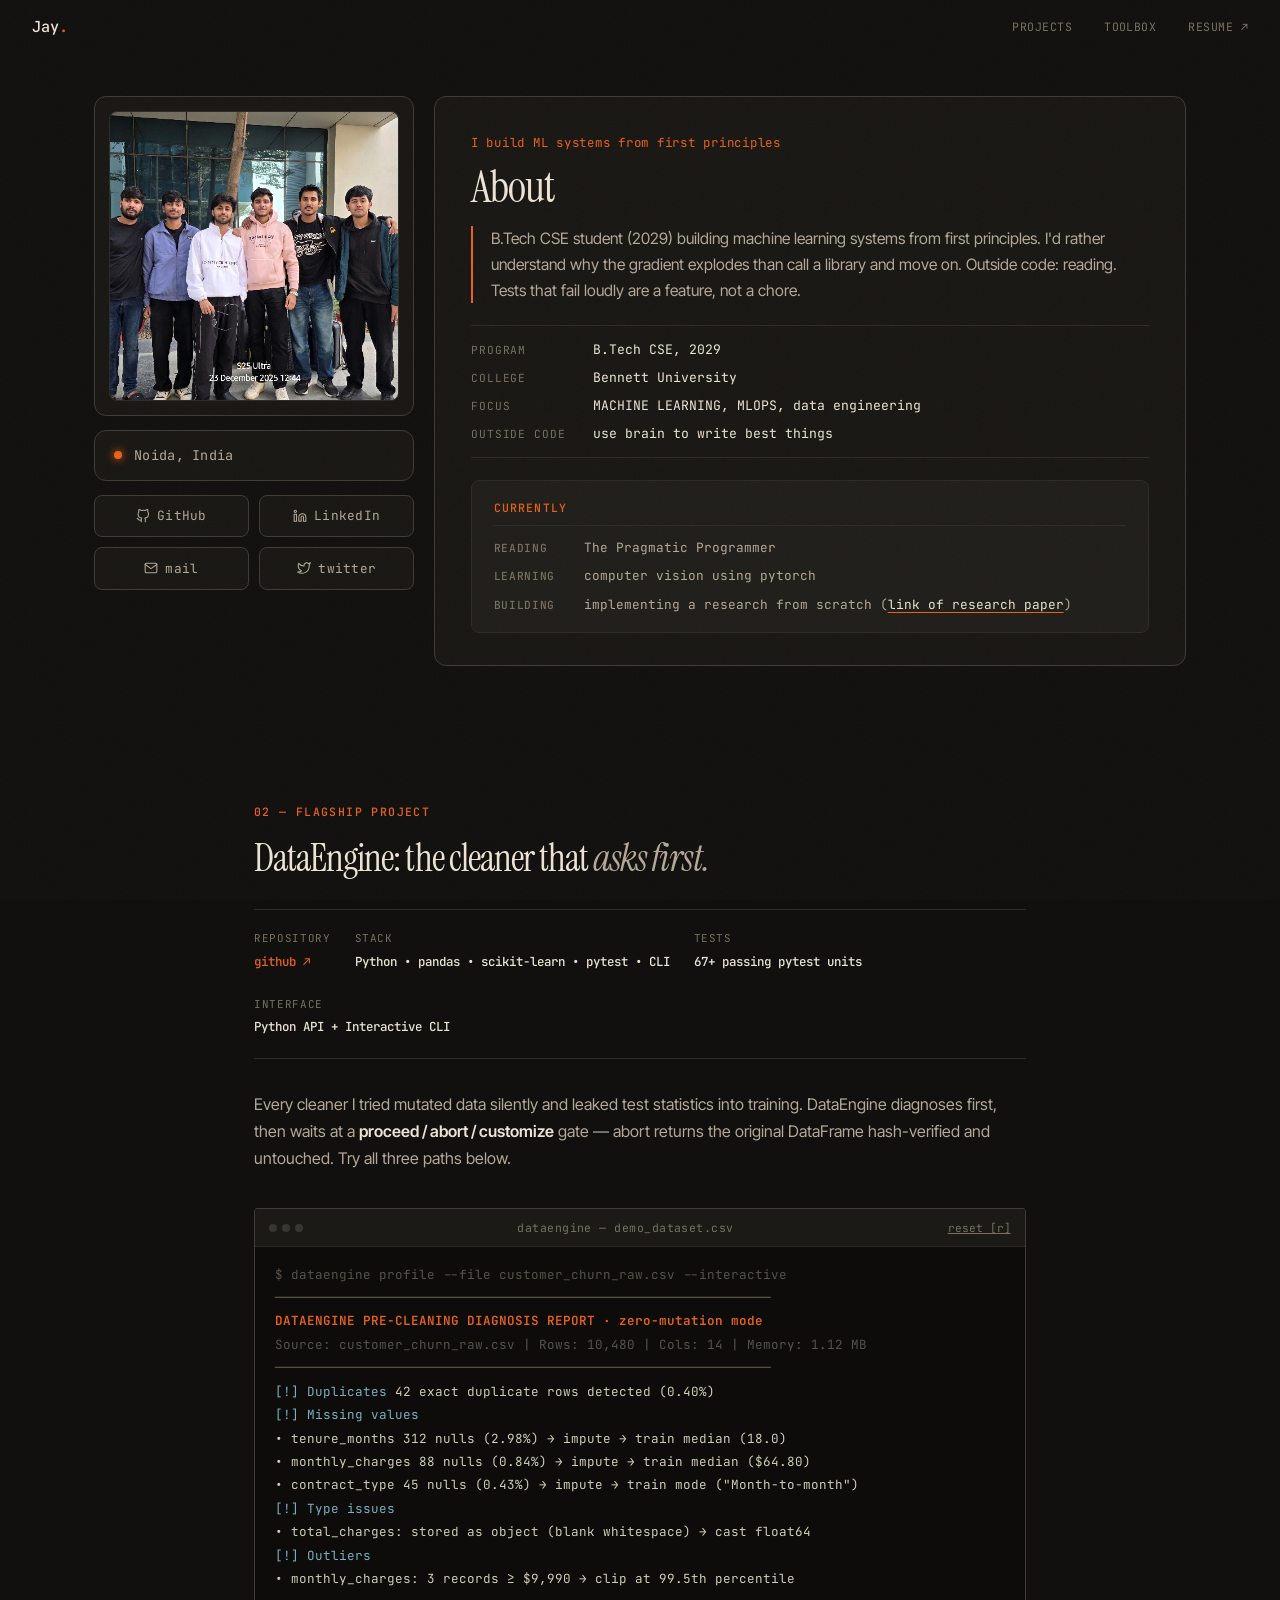
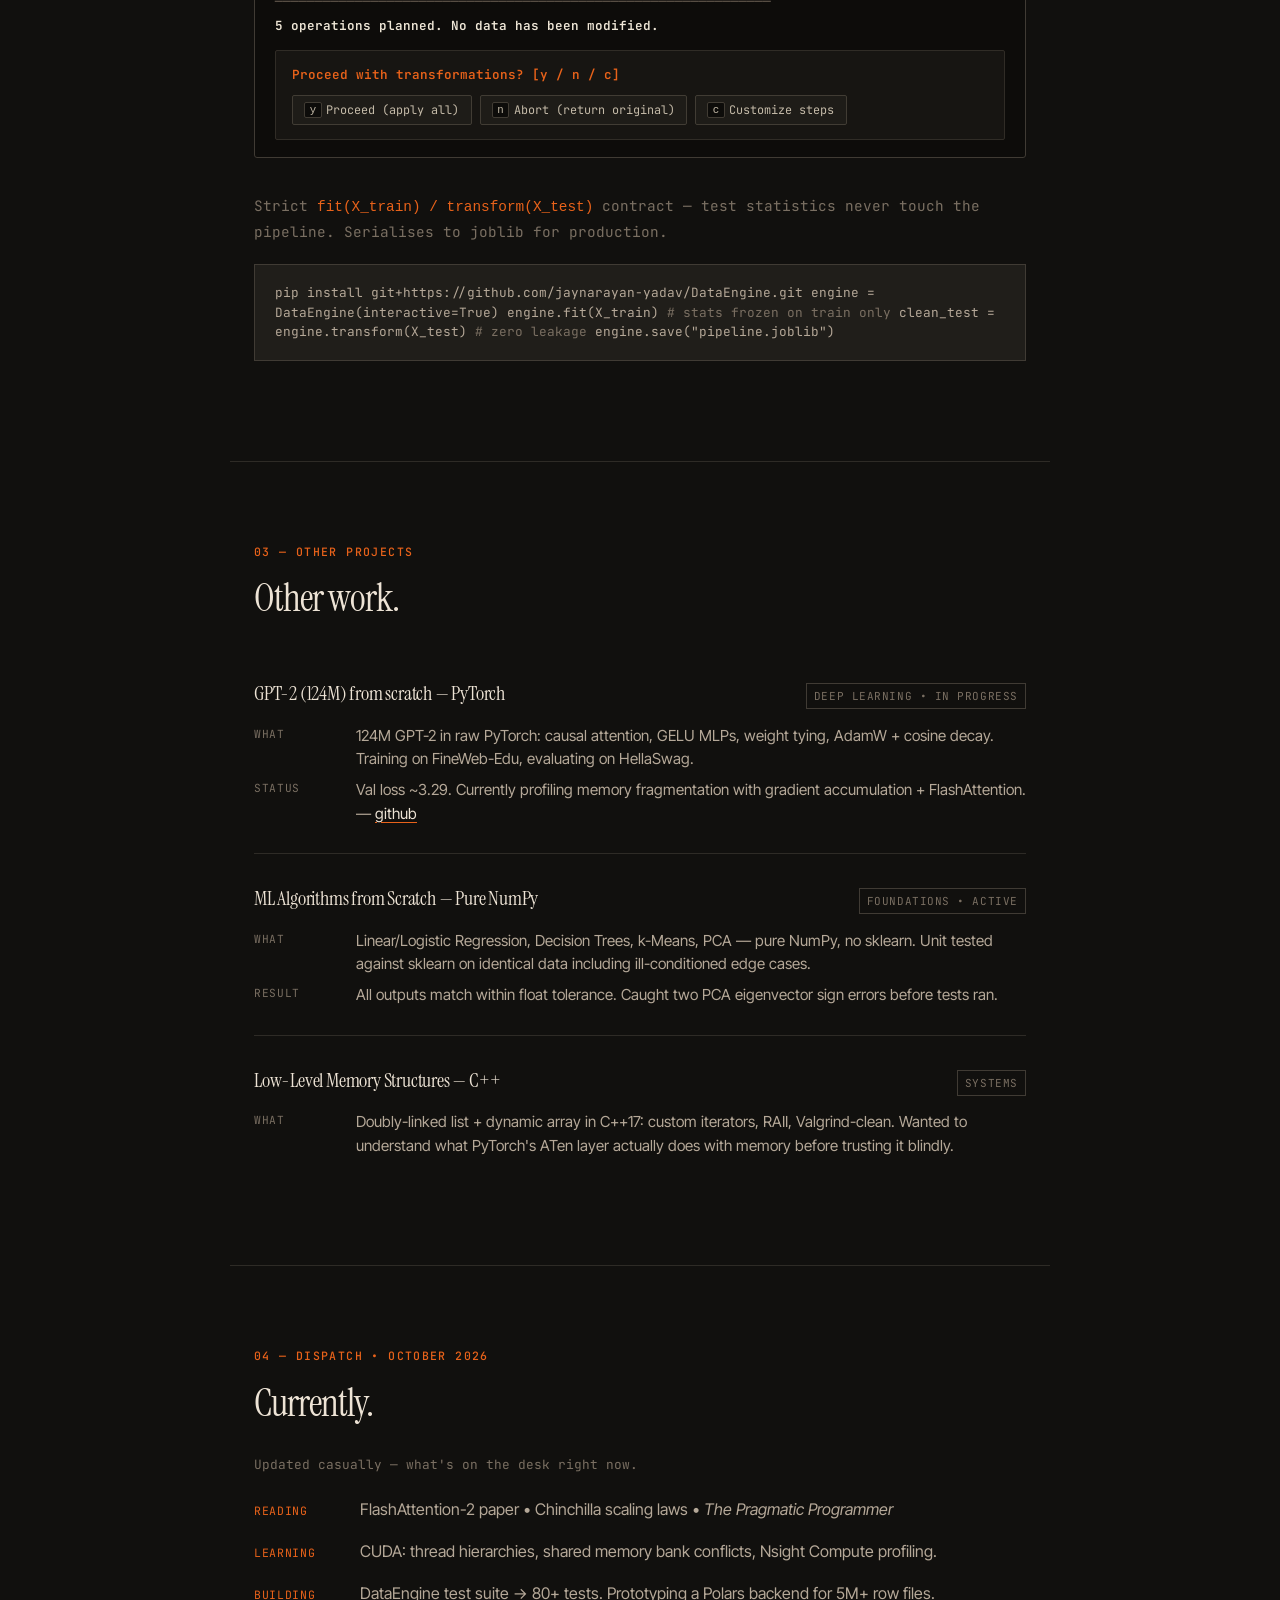
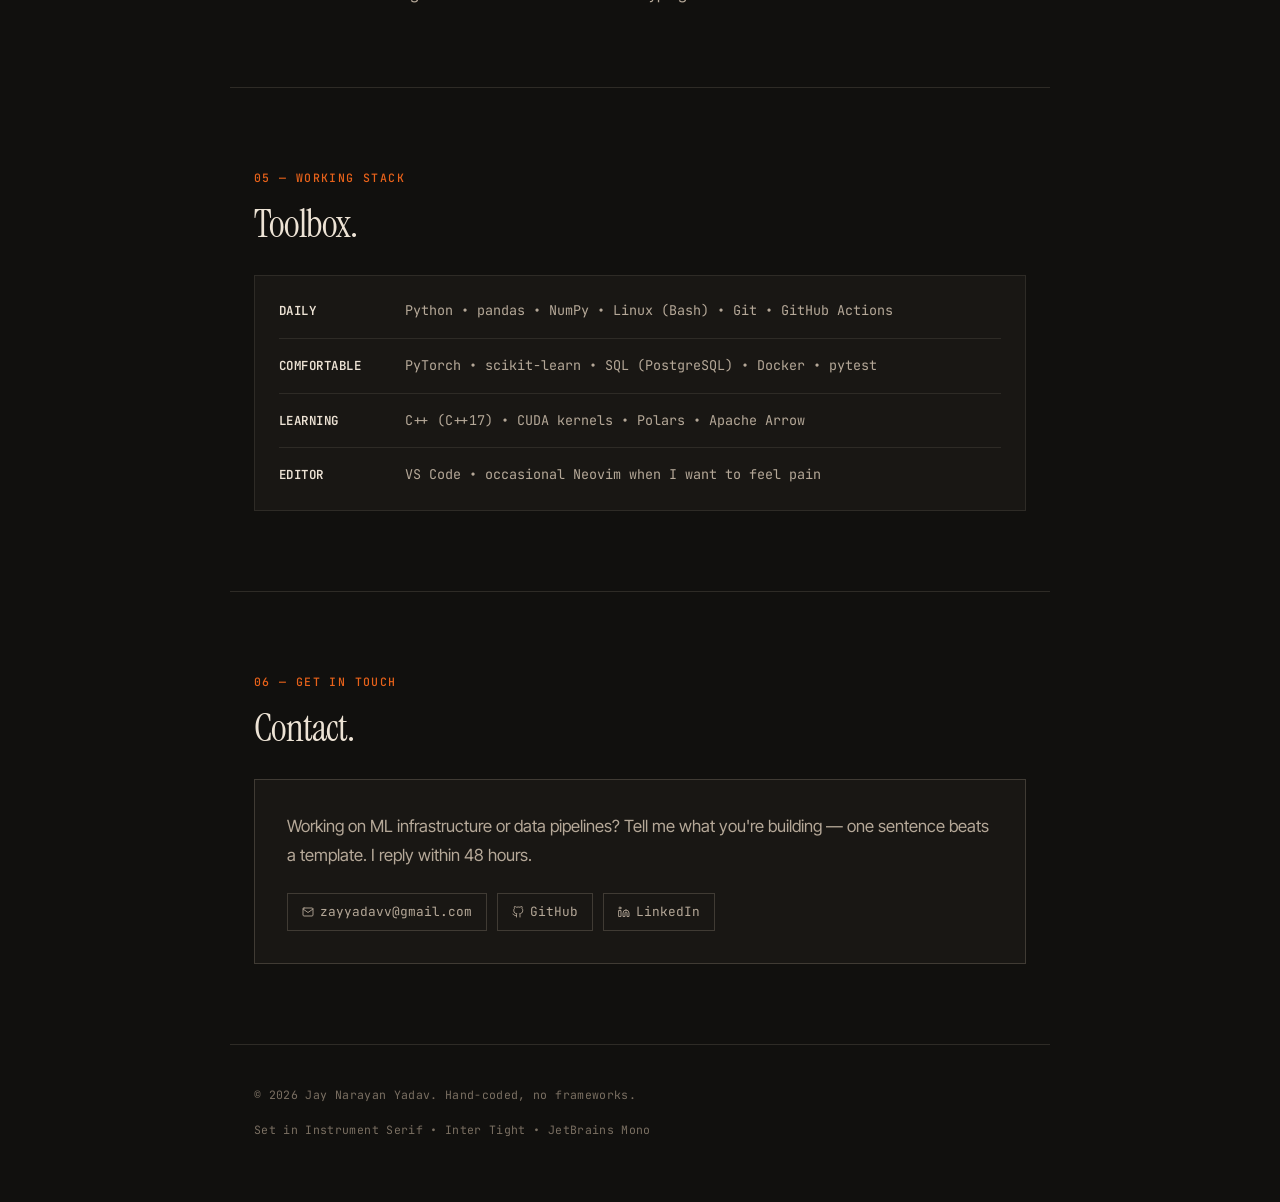
==== commit c02d25ef: "refactor: clean repository structure and retain only portfolio website files - Kept index.html, styl" ====
--- a/index.html
+++ b/index.html
@@ -220,171 +220,275 @@
 }
 
 /* ============================================================
-   HERO
-   ============================================================ */
-.hero {
-  min-height: 100svh;
+   BENTO LANDING SECTION (SKETCH REPLICATION)
+   ============================================================ */
+.bento-section {
+  max-width: var(--wide);
+  margin: 0 auto;
+  padding: 6rem 1.5rem 3.5rem;
+}
+
+.bento-container {
+  display: flex;
+  flex-direction: column;
+  gap: 1.25rem;
+}
+
+/* Base Card Style */
+.bento-card {
+  background: var(--bg-2);
+  border: 1px solid var(--rule-2);
+  border-radius: 12px;
+  position: relative;
+  transition: border-color .2s ease;
+}
+
+.bento-card:hover {
+  border-color: var(--ink-3);
+}
+
+/* Bento Layout Grid */
+.bento-grid {
   display: grid;
   grid-template-columns: 1fr;
-  align-items: center;
-  padding: 7rem 1.5rem 4rem;
-  max-width: var(--wide);
-  margin: 0 auto;
-  position: relative;
-}
-@media (min-width: 700px) {
-  .hero { grid-template-columns: 1fr 280px; gap: 4rem; }
-}
-
-.hero-text {}
-.hero-eyebrow {
-  font-family: var(--mono);
-  font-size: .75rem;
-  color: var(--ink-3);
-  letter-spacing: .1em;
-  text-transform: uppercase;
-  margin-bottom: 1.5rem;
+  gap: 1.25rem;
+}
+
+@media (min-width: 860px) {
+  .bento-grid {
+    grid-template-columns: 320px 1fr;
+    align-items: stretch;
+  }
+}
+
+/* Left Column: Photo & Location & 2x2 Social Grid */
+.bento-left-col {
+  display: flex;
+  flex-direction: column;
+  gap: 0.85rem;
+}
+
+/* Photo Card */
+.bento-photo-card {
+  padding: 0.85rem;
   display: flex;
   align-items: center;
-  gap: .75rem;
-}
-.hero-eyebrow::before {
-  content: '';
+  justify-content: center;
+}
+
+.bento-photo-frame {
+  width: 100%;
+  aspect-ratio: 1 / 1;
+  border-radius: 8px;
+  overflow: hidden;
+  border: 1px solid var(--rule);
+  background: var(--bg-3);
+}
+
+.bento-photo-frame img {
+  width: 100%;
+  height: 100%;
+  object-fit: cover;
+  object-position: top center;
+  display: block;
+  filter: grayscale(12%) contrast(1.05);
+  transition: transform .35s ease;
+}
+
+.bento-photo-card:hover .bento-photo-frame img {
+  transform: scale(1.02);
+}
+
+/* Location Card */
+.bento-location-card {
+  padding: 0.85rem 1.2rem;
+  display: flex;
+  align-items: center;
+  gap: 0.75rem;
+}
+
+.location-dot {
+  width: 8px;
+  height: 8px;
+  border-radius: 50%;
+  background: var(--accent);
+  box-shadow: 0 0 8px var(--accent);
   display: inline-block;
-  width: 28px;
-  height: 1px;
-  background: var(--accent);
-}
-h1.hero-title {
-  font-family: var(--serif);
-  font-size: clamp(2.2rem, 5.5vw, 3.8rem);
-  font-weight: 400;
-  line-height: 1.12;
-  letter-spacing: -.03em;
-  color: var(--ink);
-  margin-bottom: 1.5rem;
-}
-h1.hero-title em {
-  font-style: italic;
-  color: var(--accent);
-}
-.hero-sub {
-  font-size: 1.05rem;
+  flex-shrink: 0;
+  animation: bento-pulse 2s infinite ease-in-out;
+}
+
+@keyframes bento-pulse {
+  0%, 100% { opacity: 0.6; transform: scale(0.9); }
+  50% { opacity: 1; transform: scale(1.15); }
+}
+
+.location-text {
+  font-family: var(--mono);
+  font-size: 0.84rem;
   color: var(--ink-2);
-  max-width: 480px;
-  margin-bottom: 2.25rem;
-  line-height: 1.65;
-}
-/* Intent strip */
-.hero-intent {
+  letter-spacing: 0.02em;
+}
+
+/* Left Column 2x2 Social Grid: [github, linkedin] / [mail, twitter] */
+.bento-social-grid {
+  display: grid;
+  grid-template-columns: 1fr 1fr;
+  gap: 0.65rem;
+}
+
+.bento-social-btn {
   display: inline-flex;
   align-items: center;
-  gap: .6rem;
-  font-family: var(--mono);
-  font-size: .8rem;
-  color: var(--ink-3);
+  justify-content: center;
+  gap: 0.45rem;
+  background: var(--bg-2);
   border: 1px solid var(--rule-2);
-  padding: .5rem .9rem;
-  margin-bottom: 2.5rem;
-  letter-spacing: .02em;
-}
-.hero-intent span { color: var(--accent); }
-/* Links row */
-.hero-links {
-  display: flex;
-  flex-wrap: wrap;
-  gap: .65rem;
-}
-.hero-link {
-  display: inline-flex;
-  align-items: center;
-  gap: .4rem;
-  font-family: var(--mono);
-  font-size: .78rem;
+  border-radius: 8px;
+  padding: 0.6rem 0.75rem;
+  font-family: var(--mono);
+  font-size: 0.8rem;
   color: var(--ink-2);
   text-decoration: none;
-  border: 1px solid var(--rule-2);
-  padding: .42rem .8rem;
-  transition: all .15s;
-  letter-spacing: .02em;
-}
-.hero-link:hover {
+  letter-spacing: 0.02em;
+  transition: all .15s ease;
+}
+
+.bento-social-btn:hover {
+  background: var(--accent);
+  border-color: var(--accent);
+  color: #fff;
+}
+
+.bento-social-btn svg {
+  width: 14px;
+  height: 14px;
+  stroke: currentColor;
+  fill: none;
+  stroke-width: 1.8;
+  flex-shrink: 0;
+  transition: stroke .15s ease;
+}
+
+.bento-social-btn:hover svg {
+  stroke: #fff;
+}
+
+/* Right Bento Card: About */
+.bento-about-card {
+  padding: 2.25rem 2.25rem 2rem;
+  display: flex;
+  flex-direction: column;
+}
+
+.bento-about-header {
+  margin-bottom: 0.85rem;
+}
+
+.bento-tagline {
+  font-family: var(--mono);
+  font-size: 0.78rem;
   color: var(--accent);
-  border-color: var(--accent-dim);
-  background: var(--accent-tint);
-}
-.hero-link svg { width: 13px; height: 13px; stroke: currentColor; fill: none; stroke-width: 1.8; }
-
-/* Photo frame */
-.hero-photo-wrap {
-  position: relative;
-  order: -1;
-}
-@media (min-width: 700px) { .hero-photo-wrap { order: 2; } }
-.hero-photo-frame {
-  position: relative;
-  width: 100%;
-  max-width: 260px;
-  margin: 0 auto;
-}
-.hero-photo-frame::before {
-  content: '';
-  position: absolute;
-  inset: -6px -6px 6px 6px;
-  border: 1px solid var(--rule-2);
-  z-index: 0;
-}
-.hero-photo-frame img {
+  letter-spacing: 0.06em;
   display: block;
-  width: 100%;
-  aspect-ratio: 4 / 3;
-  object-fit: cover;
-  object-position: top center;
-  position: relative;
-  z-index: 1;
-  filter: grayscale(15%) contrast(1.05);
-}
-.hero-photo-caption {
-  font-family: var(--mono);
-  font-size: .68rem;
+  margin-bottom: 0.5rem;
+}
+
+.bento-title {
+  font-family: var(--serif);
+  font-size: clamp(2rem, 3.8vw, 2.75rem);
+  font-weight: 400;
+  color: var(--ink);
+  letter-spacing: -0.02em;
+  line-height: 1.15;
+}
+
+.bento-about-desc {
+  font-size: 0.98rem;
+  color: var(--ink-2);
+  line-height: 1.65;
+  margin-bottom: 1.35rem;
+  border-left: 2px solid var(--accent);
+  padding-left: 1.15rem;
+}
+
+/* About Metadata Table (Program, College, Focus, Outside code) */
+.bento-meta-table {
+  display: grid;
+  gap: 0.55rem;
+  padding: 0.9rem 0;
+  border-top: 1px solid var(--rule);
+  border-bottom: 1px solid var(--rule);
+  margin-bottom: 1.35rem;
+  font-family: var(--mono);
+  font-size: 0.82rem;
+}
+
+.bento-meta-row {
+  display: grid;
+  grid-template-columns: 110px 1fr;
+  gap: 0.75rem;
+  align-items: baseline;
+  line-height: 1.45;
+}
+
+.bento-meta-key {
+  font-size: 0.7rem;
+  text-transform: uppercase;
+  letter-spacing: 0.08em;
   color: var(--ink-3);
-  text-align: right;
-  margin-top: .5rem;
-  letter-spacing: .04em;
-}
-
-/* ============================================================
-   ABOUT / NOTE
-   ============================================================ */
-.note-box {
-  border-left: 2px solid var(--accent);
-  padding-left: 1.5rem;
-  margin-top: 1.25rem;
-}
-.note-box p { font-size: 1.05rem; line-height: 1.75; }
-
-/* ============================================================
-   RECORD TABLE (about metadata in Aahana's style)
-   ============================================================ */
-.record-table {
+}
+
+.bento-meta-val {
+  color: var(--ink);
+}
+
+/* Bento Currently Box */
+.bento-currently-box {
+  background: var(--bg-3);
+  border: 1px solid var(--rule);
+  border-radius: 8px;
+  padding: 1.1rem 1.35rem;
+  margin-top: auto;
+}
+
+.bento-currently-title {
+  display: block;
+  font-family: var(--mono);
+  font-size: 0.72rem;
+  text-transform: uppercase;
+  letter-spacing: 0.1em;
+  color: var(--accent);
+  font-weight: 500;
+  margin-bottom: 0.75rem;
+  padding-bottom: 0.45rem;
+  border-bottom: 1px solid var(--rule);
+}
+
+.bento-currently-list {
+  list-style: none;
   display: grid;
-  gap: .55rem;
-  margin-top: 1.5rem;
-  font-family: var(--mono);
-  font-size: .82rem;
-}
-.record-row {
+  gap: 0.6rem;
+}
+
+.bento-currently-list li {
   display: grid;
-  grid-template-columns: 120px 1fr;
-  gap: .5rem;
+  grid-template-columns: 82px 1fr;
+  gap: 0.5rem;
+  font-size: 0.8rem;
+  line-height: 1.5;
   align-items: baseline;
-  padding: .4rem 0;
-  border-bottom: 1px solid var(--rule);
   color: var(--ink-2);
-}
-.record-row:last-child { border-bottom: none; }
-.record-key { color: var(--ink-3); letter-spacing: .04em; }
-.record-val { color: var(--ink); }
+  font-family: var(--mono);
+}
+
+.bc-tag {
+  font-size: 0.7rem;
+  text-transform: uppercase;
+  letter-spacing: 0.06em;
+  color: var(--ink-3);
+  font-weight: 500;
+}
 
 /* ============================================================
    DATAENGINE CASE STUDY
@@ -742,107 +846,124 @@
      TOPBAR
      ============================================================ -->
 <header class="topbar" id="topbar" role="banner">
-  <a href="#hero" class="topbar-logo">Jay Narayan Yadav<span>.</span></a>
+  <a href="#hero" class="topbar-logo">Jay<span>.</span></a>
   <nav class="topbar-nav" aria-label="Primary navigation">
-    <a href="#about">Note</a>
-    <a href="#dataengine">DataEngine</a>
-    <a href="#work">Work</a>
-    <a href="#currently">Currently</a>
-    <a href="#toolbox">Tools</a>
-    <a href="#contact">Contact</a>
+    <a href="#dataengine">Projects</a>
+    <a href="#toolbox">Toolbox</a>
+    <a href="./Jay_Narayan_Yadav_Resume.pdf" target="_blank" rel="noopener">Resume &#x2197;</a>
   </nav>
 </header>
 
 <main>
 
 <!-- ============================================================
-     HERO
+     HERO & ABOUT BENTO CARD (SKETCH REPLICATION)
      ============================================================ -->
-<section class="hero" id="hero" aria-labelledby="hero-title">
-  <div class="hero-text">
-    <p class="hero-eyebrow">B.Tech CSE 2029 &bull; Delhi &bull; AI/ML</p>
-
-    <h1 id="hero-title" class="hero-title">
-      I build ML systems<br>
-      from <em>first principles,</em><br>
-      and my tools ask before<br>
-      they touch your data.
-    </h1>
-
-    <p class="hero-sub">
-      Most data-cleaning libraries mutate your DataFrame silently.
-      Mine shows you what it plans to do, then waits for a yes.
-    </p>
-
-    <div class="hero-intent">
-      <span>&#8594;</span>
-      Looking for: <span>ML Engineering Internship &bull; Research &bull; Open-source</span>
+<section class="bento-section" id="hero" aria-labelledby="hero-title">
+  <div class="bento-container">
+    
+    <div class="bento-grid">
+      
+      <!-- Left Column: Photo, Location, 2x2 Social Grid -->
+      <div class="bento-left-col">
+        <div class="bento-card bento-photo-card" aria-label="Passport photos">
+          <div class="bento-photo-frame">
+            <img src="./20251223_124440.jpg" alt="Jay Narayan Yadav" loading="eager">
+          </div>
+        </div>
+        
+        <div class="bento-card bento-location-card">
+          <span class="location-dot"></span>
+          <span class="location-text">Noida, India</span>
+        </div>
+
+        <div class="bento-social-grid">
+          <a href="https://github.com/jaynarayan-yadav" target="_blank" rel="noopener" class="bento-social-btn" aria-label="GitHub Profile">
+            <svg viewBox="0 0 24 24" aria-hidden="true">
+              <path d="M9 19c-5 1.5-5-2.5-7-3m14 6v-3.87a3.37 3.37 0 0 0-.94-2.61c3.14-.35 6.44-1.54 6.44-7A5.44 5.44 0 0 0 20 4.77 5.07 5.07 0 0 0 19.91 1S18.73.65 16 2.48a13.38 13.38 0 0 0-7 0C6.27.65 5.09 1 5.09 1A5.07 5.07 0 0 0 5 4.77a5.44 5.44 0 0 0-1.5 3.78c0 5.42 3.3 6.61 6.44 7A3.37 3.37 0 0 0 9 18.13V22" stroke-linecap="round" stroke-linejoin="round"></path>
+            </svg>
+            <span>GitHub</span>
+          </a>
+
+          <a href="https://www.linkedin.com/in/jay-narayan-yadav-a086b7377/?isSelfProfile=true" target="_blank" rel="noopener" class="bento-social-btn" aria-label="LinkedIn Profile">
+            <svg viewBox="0 0 24 24" aria-hidden="true">
+              <path d="M16 8a6 6 0 0 1 6 6v7h-4v-7a2 2 0 0 0-2-2 2 2 0 0 0-2 2v7h-4v-7a6 6 0 0 1 6-6z" stroke-linecap="round" stroke-linejoin="round"></path>
+              <rect x="2" y="9" width="4" height="12" stroke-linecap="round" stroke-linejoin="round"></rect>
+              <circle cx="4" cy="4" r="2" stroke-linecap="round" stroke-linejoin="round"></circle>
+            </svg>
+            <span>LinkedIn</span>
+          </a>
+
+          <a href="mailto:zayyadavv@gmail.com" class="bento-social-btn" aria-label="Send Email">
+            <svg viewBox="0 0 24 24" aria-hidden="true">
+              <path d="M4 4h16c1.1 0 2 .9 2 2v12c0 1.1-.9 2-2 2H4c-1.1 0-2-.9-2-2V6c0-1.1.9-2 2-2z" stroke-linecap="round" stroke-linejoin="round"></path>
+              <polyline points="22,6 12,13 2,6" stroke-linecap="round" stroke-linejoin="round"></polyline>
+            </svg>
+            <span>mail</span>
+          </a>
+
+          <a href="https://twitter.com" target="_blank" rel="noopener" class="bento-social-btn" aria-label="Twitter Profile">
+            <svg viewBox="0 0 24 24" aria-hidden="true">
+              <path d="M23 3a10.9 10.9 0 0 1-3.14 1.53 4.48 4.48 0 0 0-7.86 3v1A10.66 10.66 0 0 1 3 4s-4 9 5 13a11.64 11.64 0 0 1-7 2c9 5 20 0 20-11.5a4.5 4.5 0 0 0-.08-.83A7.72 7.72 0 0 0 23 3z" stroke-linecap="round" stroke-linejoin="round"></path>
+            </svg>
+            <span>twitter</span>
+          </a>
+        </div>
+      </div>
+
+      <!-- Right Column: About Details, Meta Table, Currently -->
+      <div class="bento-card bento-about-card" id="about">
+        <div class="bento-about-header">
+          <span class="bento-tagline">I build ML systems from first principles</span>
+          <h1 id="hero-title" class="bento-title">About</h1>
+        </div>
+
+        <p class="bento-about-desc">
+          B.Tech CSE student (2029) building machine learning systems from first principles. 
+          I'd rather understand why the gradient explodes than call a library and move on. 
+          Outside code: reading. Tests that fail loudly are a feature, not a chore.
+        </p>
+
+        <div class="bento-meta-table">
+          <div class="bento-meta-row">
+            <span class="bento-meta-key">Program</span>
+            <span class="bento-meta-val">B.Tech CSE, 2029</span>
+          </div>
+          <div class="bento-meta-row">
+            <span class="bento-meta-key">College</span>
+            <span class="bento-meta-val">Bennett University</span>
+          </div>
+          <div class="bento-meta-row">
+            <span class="bento-meta-key">Focus</span>
+            <span class="bento-meta-val">MACHINE LEARNING, MLOPS, data engineering</span>
+          </div>
+          <div class="bento-meta-row">
+            <span class="bento-meta-key">Outside code</span>
+            <span class="bento-meta-val">use brain to write best things</span>
+          </div>
+        </div>
+
+        <div class="bento-currently-box">
+          <span class="bento-currently-title">Currently</span>
+          <ul class="bento-currently-list">
+            <li>
+              <span class="bc-tag">Reading</span>
+              <span>The Pragmatic Programmer</span>
+            </li>
+            <li>
+              <span class="bc-tag">Learning</span>
+              <span>computer vision using pytorch</span>
+            </li>
+            <li>
+              <span class="bc-tag">Building</span>
+              <span>implementing a research from scratch (<a href="https://arxiv.org/abs/2307.08691" target="_blank" rel="noopener" class="text-link">link of research paper</a>)</span>
+            </li>
+          </ul>
+        </div>
+      </div>
+
     </div>
 
-    <div class="hero-links">
-      <a href="https://github.com/jaynarayan-yadav" target="_blank" rel="noopener" class="hero-link" aria-label="GitHub profile">
-        <svg viewBox="0 0 24 24" aria-hidden="true"><path d="M9 19c-5 1.5-5-2.5-7-3m14 6v-3.87a3.37 3.37 0 0 0-.94-2.61c3.14-.35 6.44-1.54 6.44-7A5.44 5.44 0 0 0 20 4.77 5.07 5.07 0 0 0 19.91 1S18.73.65 16 2.48a13.38 13.38 0 0 0-7 0C6.27.65 5.09 1 5.09 1A5.07 5.07 0 0 0 5 4.77a5.44 5.44 0 0 0-1.5 3.78c0 5.42 3.3 6.61 6.44 7A3.37 3.37 0 0 0 9 18.13V22" stroke-linecap="round" stroke-linejoin="round"></path></svg>
-        github.com/jaynarayan-yadav
-      </a>
-      <a href="https://linkedin.com/in/jay-narayan-yadav-a086b7377" target="_blank" rel="noopener" class="hero-link" aria-label="LinkedIn profile">
-        <svg viewBox="0 0 24 24" aria-hidden="true"><path d="M16 8a6 6 0 0 1 6 6v7h-4v-7a2 2 0 0 0-2-2 2 2 0 0 0-2 2v7h-4v-7a6 6 0 0 1 6-6z" stroke-linecap="round" stroke-linejoin="round"></path><rect x="2" y="9" width="4" height="12" stroke-linecap="round" stroke-linejoin="round"></rect><circle cx="4" cy="4" r="2" stroke-linecap="round" stroke-linejoin="round"></circle></svg>
-        LinkedIn
-      </a>
-      <a href="mailto:zayyadavv@gmail.com" class="hero-link" aria-label="Send email">
-        <svg viewBox="0 0 24 24" aria-hidden="true"><path d="M4 4h16c1.1 0 2 .9 2 2v12c0 1.1-.9 2-2 2H4c-1.1 0-2-.9-2-2V6c0-1.1.9-2 2-2z" stroke-linecap="round" stroke-linejoin="round"></path><polyline points="22,6 12,13 2,6" stroke-linecap="round" stroke-linejoin="round"></polyline></svg>
-        zayyadavv@gmail.com
-      </a>
-    </div>
-  </div>
-
-  <div class="hero-photo-wrap" aria-label="Author photo">
-    <div class="hero-photo-frame">
-      <img src="./20251223_124440.jpg" alt="Jay Narayan Yadav" loading="eager">
-      <p class="hero-photo-caption">Jay Narayan Yadav / Delhi, 2025</p>
-    </div>
-  </div>
-</section>
-
-<!-- ============================================================
-     ABOUT / NOTE
-     ============================================================ -->
-<section class="section reveal" id="about" aria-labelledby="about-title">
-  <span class="kicker">01 &mdash; Personal Note</span>
-  <h2 id="about-title" class="section-heading">Hi, I'm Jay.</h2>
-
-  <div class="note-box">
-    <p>
-      B.Tech CSE student (2029) in Delhi. I work on ML from first principles &mdash;
-      I'd rather understand why the gradient explodes than call a library and move on.
-      Outside code: reading. Tests that fail loudly are a feature, not a chore.
-    </p>
-  </div>
-
-  <div class="record-table reveal">
-    <div class="record-row">
-      <span class="record-key">Name</span>
-      <span class="record-val">Jay Narayan Yadav</span>
-    </div>
-    <div class="record-row">
-      <span class="record-key">Program</span>
-      <span class="record-val">B.Tech Computer Science &amp; Engineering, 2029</span>
-    </div>
-    <div class="record-row">
-      <span class="record-key">College</span>
-      <span class="record-val">[TODO: College name]</span>
-    </div>
-    <div class="record-row">
-      <span class="record-key">City</span>
-      <span class="record-val">Delhi, India</span>
-    </div>
-    <div class="record-row">
-      <span class="record-key">Focus</span>
-      <span class="record-val">Machine Learning &bull; Systems &bull; Data Engineering</span>
-    </div>
-    <div class="record-row">
-      <span class="record-key">Outside code</span>
-      <span class="record-val">Reading &mdash; papers, technical books, the occasional novel</span>
-    </div>
   </div>
 </section>
 
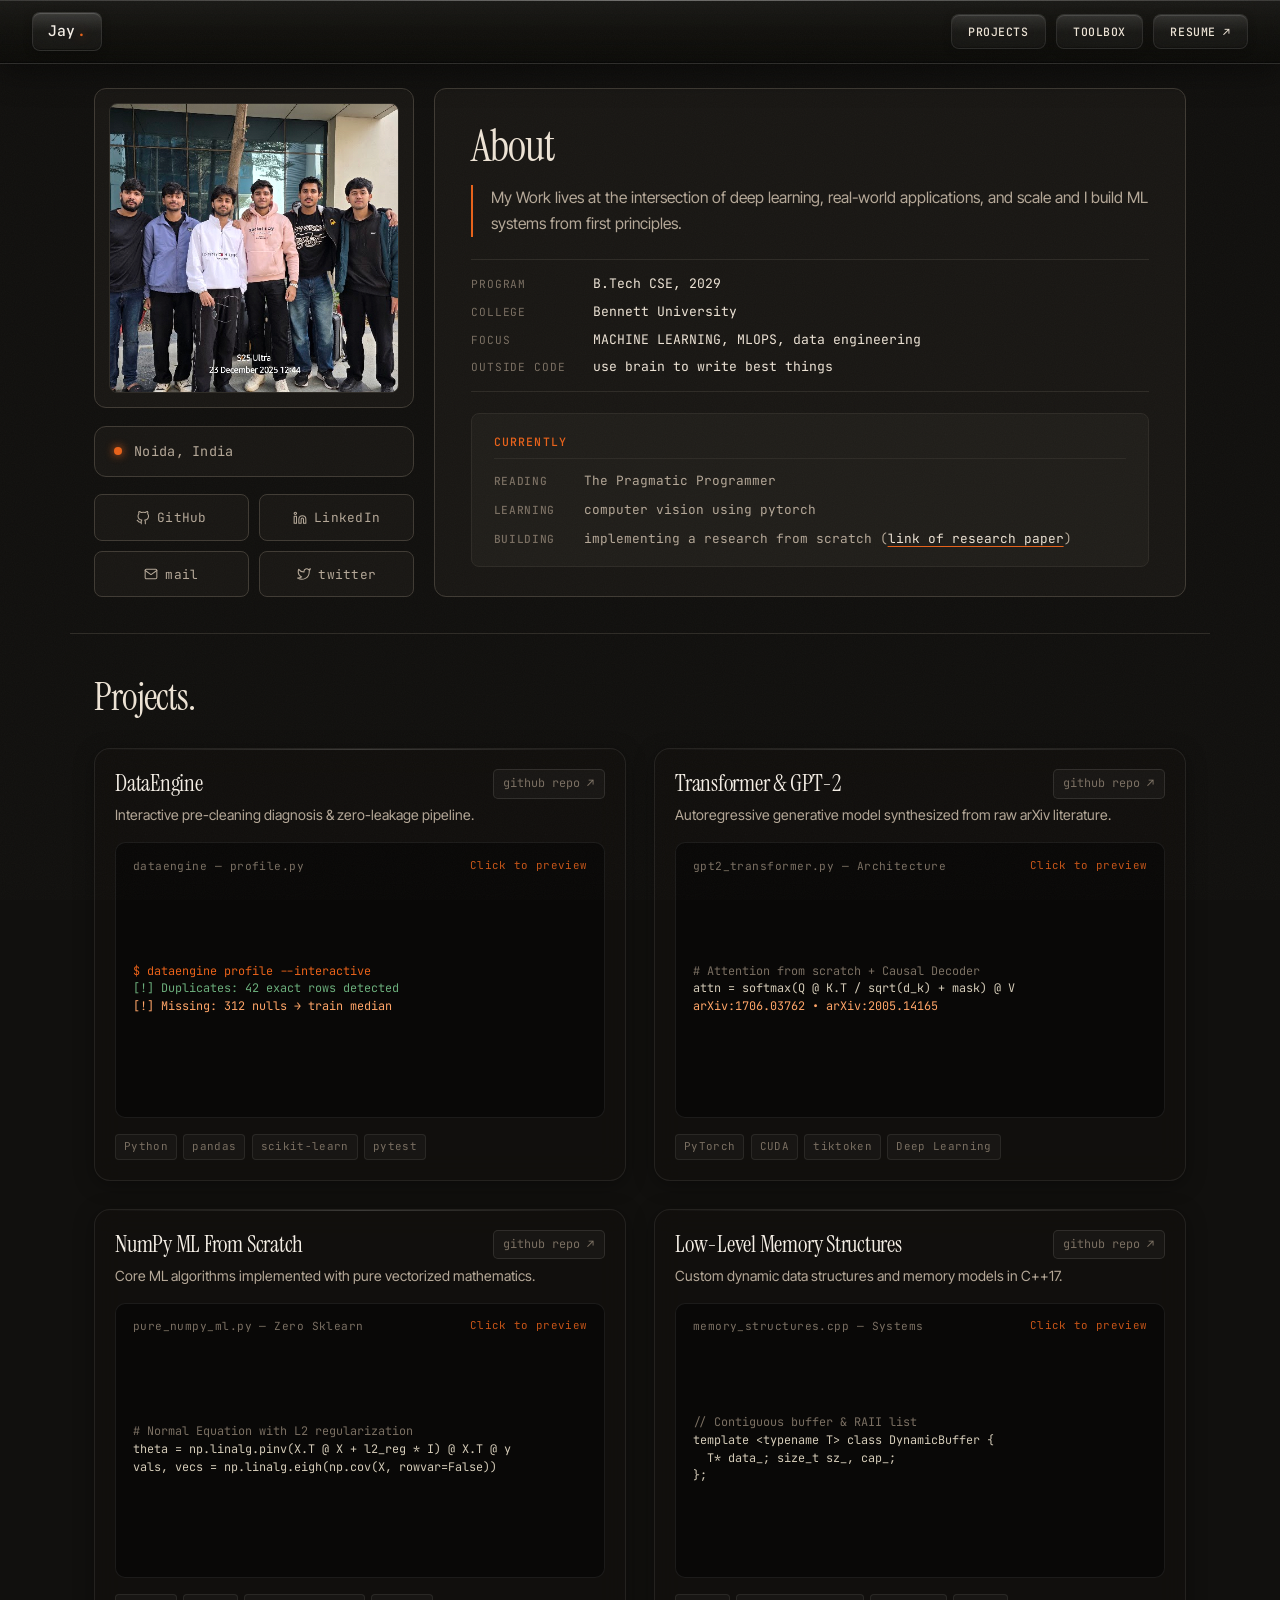
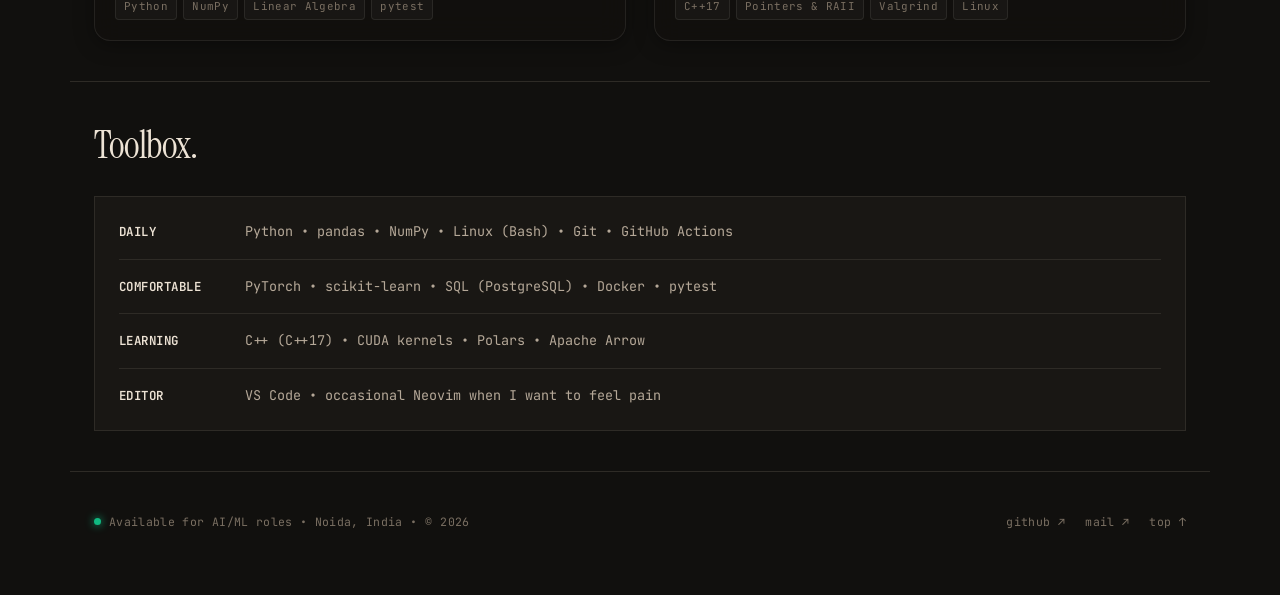
==== commit 2bed873e: "Update portfolio styling, interactions, and details" ====
--- a/index.html
+++ b/index.html
@@ -4,7 +4,7 @@
   <meta charset="UTF-8">
   <meta name="viewport" content="width=device-width, initial-scale=1.0">
   <title>Jay Narayan Yadav — AI/ML Engineering Student</title>
-  <meta name="description" content="Jay Narayan Yadav — B.Tech CSE student in Delhi building machine learning systems from first principles. Author of DataEngine.">
+  <meta name="description" content="Jay Narayan Yadav — B.Tech CSE student in Noida building machine learning systems from first principles. Author of DataEngine.">
   <meta name="author" content="Jay Narayan Yadav">
   <meta property="og:title" content="Jay Narayan Yadav — AI/ML Engineering Student">
   <meta property="og:description" content="I build ML systems from first principles and wrote a DataFrame cleaner that asks permission before touching data.">
@@ -101,6 +101,10 @@
 body.cursor-ready a, body.cursor-ready button { cursor: none; }
 .reticle.locked { opacity: 1; }
 .reticle.locked i { border-color: var(--ink); }
+.reticle.clicking i {
+  border-color: var(--accent) !important;
+  box-shadow: 0 0 10px 1px var(--accent);
+}
 
 /* ============================================================
    SCROLLBAR
@@ -116,7 +120,7 @@
 .skip:focus { left:1rem; top:1rem; z-index:9999; background:var(--accent); color:#fff; padding:.5rem 1rem; }
 
 /* ============================================================
-   TOPBAR
+   TOPBAR — Liquid Glass Theme
    ============================================================ */
 .topbar {
   position: fixed;
@@ -125,44 +129,170 @@
   display: flex;
   align-items: center;
   justify-content: space-between;
-  padding: .85rem 2rem;
-  border-bottom: 1px solid transparent;
-  transition: border-color .3s, background .3s;
+  padding: .75rem 2rem;
+  background: rgba(14, 13, 11, 0.62);
+  background-image: linear-gradient(180deg, rgba(255, 255, 255, 0.05) 0%, rgba(255, 255, 255, 0.01) 50%, rgba(0, 0, 0, 0.2) 100%);
+  -webkit-backdrop-filter: blur(24px) saturate(190%);
+  backdrop-filter: blur(24px) saturate(190%);
+  border-bottom: 1px solid rgba(255, 255, 255, 0.08);
+  box-shadow: 0 8px 32px 0 rgba(0, 0, 0, 0.45), 
+              inset 0 1px 0 0 rgba(255, 255, 255, 0.14), 
+              inset 0 -1px 0 0 rgba(0, 0, 0, 0.3);
+  transition: all .35s cubic-bezier(0.16, 1, 0.3, 1);
   font-family: var(--mono);
   font-size: .78rem;
-  color: var(--ink-3);
+  color: var(--ink);
+}
+.topbar::before {
+  content: '';
+  position: absolute;
+  top: 0; left: 0; right: 0;
+  height: 1px;
+  background: linear-gradient(90deg, 
+    transparent 0%, 
+    rgba(255, 255, 255, 0.06) 12%, 
+    rgba(255, 255, 255, 0.28) 50%, 
+    rgba(255, 255, 255, 0.06) 88%, 
+    transparent 100%
+  );
+  pointer-events: none;
 }
 .topbar.scrolled {
-  background: rgba(17,16,14,.88);
-  backdrop-filter: blur(10px);
-  border-color: var(--rule);
+  background: rgba(10, 9, 8, 0.82);
+  background-image: linear-gradient(180deg, rgba(255, 255, 255, 0.07) 0%, rgba(0, 0, 0, 0.3) 100%);
+  border-bottom: 1px solid rgba(255, 255, 255, 0.12);
+  box-shadow: 0 14px 40px 0 rgba(0, 0, 0, 0.65), 
+              inset 0 1px 0 0 rgba(255, 255, 255, 0.18);
 }
 .topbar-logo {
-  font-size: .95rem;
+  position: relative;
+  display: inline-flex;
+  align-items: center;
+  gap: 2px;
+  padding: .4rem .95rem;
+  font-size: .92rem;
   font-weight: 500;
-  color: var(--ink);
+  color: #F5EFE6;
   text-decoration: none;
   letter-spacing: -.01em;
-}
-.topbar-logo span { color: var(--accent); }
-.topbar-nav { display: flex; gap: 2rem; }
+  border-radius: 8px;
+  background: rgba(255, 255, 255, 0.04);
+  border: 1px solid rgba(255, 255, 255, 0.1);
+  -webkit-backdrop-filter: blur(14px);
+  backdrop-filter: blur(14px);
+  box-shadow: inset 0 1px 1px 0 rgba(255, 255, 255, 0.18),
+              inset 0 -1px 1px 0 rgba(0, 0, 0, 0.35),
+              0 2px 8px 0 rgba(0, 0, 0, 0.3);
+  overflow: hidden;
+  transition: all .2s cubic-bezier(0.16, 1, 0.3, 1);
+}
+.topbar-logo::before {
+  content: '';
+  position: absolute;
+  top: 0; left: 0; right: 0;
+  height: 50%;
+  background: linear-gradient(180deg, rgba(255, 255, 255, 0.12) 0%, rgba(255, 255, 255, 0) 100%);
+  border-radius: 7px 7px 0 0;
+  pointer-events: none;
+}
+.topbar-logo:hover {
+  background: linear-gradient(135deg, rgba(232, 98, 26, 0.28) 0%, rgba(232, 98, 26, 0.1) 100%);
+  border-color: rgba(232, 98, 26, 0.7);
+  box-shadow: 0 0 20px 2px rgba(232, 98, 26, 0.5),
+              inset 0 1px 1px 0 rgba(255, 255, 255, 0.28),
+              0 4px 16px 0 rgba(0, 0, 0, 0.45);
+  color: #FFFFFF;
+  transform: translateY(-1px);
+}
+.topbar-logo:active,
+.topbar-logo.btn-active-glow {
+  background: linear-gradient(135deg, rgba(232, 98, 26, 0.6) 0%, rgba(232, 98, 26, 0.32) 100%) !important;
+  border-color: #FFA568 !important;
+  color: #FFFFFF !important;
+  box-shadow: 0 0 32px 6px rgba(232, 98, 26, 0.95),
+              inset 0 0 12px rgba(232, 98, 26, 0.5) !important;
+  transform: scale(0.96) !important;
+}
+.topbar-logo span {
+  color: var(--accent);
+  text-shadow: 0 0 10px rgba(232, 98, 26, 0.75);
+}
+.topbar-nav {
+  display: flex;
+  align-items: center;
+  gap: .65rem;
+}
 .topbar-nav a {
-  color: var(--ink-3);
+  position: relative;
+  display: inline-flex;
+  align-items: center;
+  justify-content: center;
+  padding: .42rem 1rem;
+  font-family: var(--mono);
+  font-size: .72rem;
+  font-weight: 500;
+  letter-spacing: .05em;
+  text-transform: uppercase;
   text-decoration: none;
-  transition: color .15s;
-  letter-spacing: .04em;
-  text-transform: uppercase;
-  font-size: .72rem;
-}
-.topbar-nav a:hover { color: var(--accent); }
+  color: #EDE3D5;
+  border-radius: 8px;
+  background: rgba(255, 255, 255, 0.035);
+  border: 1px solid rgba(255, 255, 255, 0.09);
+  -webkit-backdrop-filter: blur(12px);
+  backdrop-filter: blur(12px);
+  box-shadow: inset 0 1px 1px 0 rgba(255, 255, 255, 0.14),
+              inset 0 -1px 1px 0 rgba(0, 0, 0, 0.25),
+              0 2px 8px 0 rgba(0, 0, 0, 0.22);
+  overflow: hidden;
+  transition: all .2s cubic-bezier(0.16, 1, 0.3, 1);
+}
+.topbar-nav a::before {
+  content: '';
+  position: absolute;
+  top: 0; left: 0; right: 0;
+  height: 50%;
+  background: linear-gradient(180deg, rgba(255, 255, 255, 0.09) 0%, rgba(255, 255, 255, 0) 100%);
+  border-radius: 7px 7px 0 0;
+  pointer-events: none;
+}
+.topbar-nav a:hover {
+  background: linear-gradient(135deg, rgba(232, 98, 26, 0.26) 0%, rgba(232, 98, 26, 0.08) 100%);
+  border-color: rgba(232, 98, 26, 0.7);
+  color: #FFFFFF;
+  box-shadow: 0 0 20px 2px rgba(232, 98, 26, 0.5),
+              inset 0 1px 1px 0 rgba(255, 255, 255, 0.25),
+              0 4px 16px 0 rgba(0, 0, 0, 0.4);
+  transform: translateY(-1px);
+}
+.topbar-nav a:active,
+.topbar-nav a.btn-active-glow {
+  background: linear-gradient(135deg, rgba(232, 98, 26, 0.6) 0%, rgba(232, 98, 26, 0.32) 100%) !important;
+  border-color: #FFA568 !important;
+  color: #FFFFFF !important;
+  box-shadow: 0 0 32px 6px rgba(232, 98, 26, 0.95),
+              inset 0 0 14px rgba(232, 98, 26, 0.5) !important;
+  transform: scale(0.96) !important;
+}
+.topbar-resume {
+  border: 1px solid rgba(232, 98, 26, 0.35);
+  color: #FFA568;
+}
+.topbar-resume:hover {
+  background: linear-gradient(135deg, rgba(232, 98, 26, 0.35) 0%, rgba(232, 98, 26, 0.12) 100%) !important;
+  border-color: #FFA568 !important;
+  color: #FFFFFF !important;
+  box-shadow: 0 0 24px 3px rgba(232, 98, 26, 0.75),
+              inset 0 1px 1px 0 rgba(255, 255, 255, 0.35),
+              0 4px 20px 0 rgba(232, 98, 26, 0.45) !important;
+}
 
 /* ============================================================
    SECTIONS + TYPOGRAPHY
    ============================================================ */
 .section {
-  max-width: var(--max);
+  max-width: var(--wide);
   margin: 0 auto;
-  padding: 5rem 1.5rem;
+  padding: 2.5rem 1.5rem;
   border-bottom: 1px solid var(--rule);
 }
 .section:last-child { border-bottom: none; }
@@ -225,7 +355,8 @@
 .bento-section {
   max-width: var(--wide);
   margin: 0 auto;
-  padding: 6rem 1.5rem 3.5rem;
+  padding: 5.5rem 1.5rem 2.25rem;
+  border-bottom: 1px solid var(--rule);
 }
 
 .bento-container {
@@ -258,6 +389,9 @@
   .bento-grid {
     grid-template-columns: 320px 1fr;
     align-items: stretch;
+  }
+  .bento-left-col {
+    justify-content: space-between;
   }
 }
 
@@ -345,19 +479,32 @@
   background: var(--bg-2);
   border: 1px solid var(--rule-2);
   border-radius: 8px;
-  padding: 0.6rem 0.75rem;
+  padding: 0.72rem 0.75rem;
   font-family: var(--mono);
   font-size: 0.8rem;
   color: var(--ink-2);
   text-decoration: none;
   letter-spacing: 0.02em;
-  transition: all .15s ease;
+  transition: all .2s cubic-bezier(0.16, 1, 0.3, 1);
+  position: relative;
+  overflow: hidden;
 }
 
 .bento-social-btn:hover {
-  background: var(--accent);
+  background: linear-gradient(135deg, rgba(232, 98, 26, 0.32) 0%, rgba(232, 98, 26, 0.12) 100%);
   border-color: var(--accent);
   color: #fff;
+  box-shadow: 0 0 20px 2px rgba(232, 98, 26, 0.5), inset 0 1px 0 rgba(255, 255, 255, 0.2);
+  transform: translateY(-1px);
+}
+
+.bento-social-btn:active,
+.bento-social-btn.btn-active-glow {
+  background: linear-gradient(135deg, rgba(232, 98, 26, 0.65) 0%, rgba(232, 98, 26, 0.35) 100%) !important;
+  border-color: #FFA568 !important;
+  color: #fff !important;
+  box-shadow: 0 0 30px 5px rgba(232, 98, 26, 0.95), inset 0 0 12px rgba(232, 98, 26, 0.5) !important;
+  transform: scale(0.96) !important;
 }
 
 .bento-social-btn svg {
@@ -376,7 +523,7 @@
 
 /* Right Bento Card: About */
 .bento-about-card {
-  padding: 2.25rem 2.25rem 2rem;
+  padding: 2rem 2.25rem 1.85rem;
   display: flex;
   flex-direction: column;
 }
@@ -719,6 +866,329 @@
   letter-spacing: .06em;
   color: var(--ink-3);
   padding-top: 2px;
+}
+
+/* ============================================================
+   PROJECTS GRID & CARDS (Equal visual treatment)
+   ============================================================ */
+.projects-section-header {
+  display: flex;
+  justify-content: space-between;
+  align-items: flex-end;
+  margin-bottom: 0.75rem;
+  flex-wrap: wrap;
+  gap: 1rem;
+}
+.projects-count-badge {
+  font-family: var(--mono);
+  font-size: .75rem;
+  color: var(--ink-3);
+  letter-spacing: .05em;
+  padding: .3rem .65rem;
+  border: 1px solid var(--rule-2);
+  border-radius: 6px;
+  background: rgba(255, 255, 255, 0.02);
+}
+.projects-grid {
+  display: grid;
+  grid-template-columns: repeat(2, 1fr);
+  gap: 1.75rem;
+  margin-top: 1.5rem;
+}
+@media (max-width: 900px) {
+  .projects-grid {
+    grid-template-columns: 1fr;
+    gap: 1.5rem;
+  }
+}
+.project-card {
+  background: rgba(18, 16, 14, 0.85);
+  border: 1px solid rgba(255, 255, 255, 0.08);
+  border-radius: 16px;
+  padding: 1.25rem;
+  display: flex;
+  flex-direction: column;
+  transition: all .28s cubic-bezier(0.16, 1, 0.3, 1);
+  -webkit-backdrop-filter: blur(14px);
+  backdrop-filter: blur(14px);
+  position: relative;
+  overflow: hidden;
+  box-shadow: 0 4px 20px rgba(0, 0, 0, 0.35);
+}
+.project-card::before {
+  content: '';
+  position: absolute;
+  top: 0; left: 0; right: 0;
+  height: 1px;
+  background: linear-gradient(90deg, transparent, rgba(255, 255, 255, 0.18), transparent);
+  pointer-events: none;
+}
+.project-card:hover {
+  border-color: rgba(232, 98, 26, 0.45);
+  box-shadow: 0 14px 40px -10px rgba(0, 0, 0, 0.7), 0 0 24px rgba(232, 98, 26, 0.16);
+  transform: translateY(-3px);
+}
+.project-card-cover {
+  width: 100%;
+  aspect-ratio: 16 / 9;
+  background: #090807;
+  border: 1px solid rgba(255, 255, 255, 0.08);
+  border-radius: 10px;
+  overflow: hidden;
+  position: relative;
+  display: flex;
+  flex-direction: column;
+  justify-content: space-between;
+  padding: .85rem 1.05rem;
+  margin: .85rem 0 1rem;
+  cursor: pointer;
+  transition: all .25s ease;
+}
+.project-card-cover:hover {
+  border-color: rgba(232, 98, 26, 0.5);
+  box-shadow: 0 8px 24px -6px rgba(0, 0, 0, 0.7), 0 0 18px rgba(232, 98, 26, 0.2);
+  transform: scale(1.01);
+}
+.cover-top-bar {
+  display: flex;
+  justify-content: space-between;
+  align-items: center;
+  font-family: var(--mono);
+  font-size: .7rem;
+  color: var(--ink-3);
+  letter-spacing: .04em;
+}
+.cover-body-snippet {
+  font-family: var(--mono);
+  font-size: .74rem;
+  line-height: 1.5;
+  color: #D4CBB8;
+  margin: auto 0;
+}
+.cover-action-hint {
+  font-family: var(--mono);
+  font-size: .68rem;
+  color: var(--accent);
+  display: inline-flex;
+  align-items: center;
+  gap: 4px;
+  letter-spacing: .03em;
+  opacity: .85;
+  transition: opacity .2s;
+}
+.project-card-cover:hover .cover-action-hint {
+  opacity: 1;
+  text-shadow: 0 0 8px rgba(232, 98, 26, 0.6);
+}
+.project-header-row {
+  display: flex;
+  justify-content: space-between;
+  align-items: center;
+  gap: .75rem;
+  margin-bottom: .35rem;
+}
+.project-card-title {
+  font-family: var(--serif);
+  font-size: 1.45rem;
+  font-weight: 400;
+  color: #F5EFE6;
+  margin: 0;
+  line-height: 1.25;
+  letter-spacing: -.01em;
+}
+.project-github-link {
+  font-family: var(--mono);
+  font-size: .74rem;
+  color: var(--ink-3);
+  text-decoration: none;
+  padding: .25rem .6rem;
+  border: 1px solid rgba(255, 255, 255, 0.1);
+  border-radius: 5px;
+  background: rgba(255, 255, 255, 0.03);
+  transition: all .18s ease;
+  white-space: nowrap;
+}
+.project-github-link:hover {
+  color: #FFA568;
+  border-color: rgba(232, 98, 26, 0.5);
+  background: rgba(232, 98, 26, 0.1);
+  box-shadow: 0 0 12px rgba(232, 98, 26, 0.35);
+  transform: translateY(-1px);
+}
+.project-tagline {
+  font-family: var(--sans);
+  font-size: .88rem;
+  color: var(--ink-2);
+  margin-bottom: .2rem;
+  line-height: 1.5;
+}
+.project-tags {
+  display: flex;
+  flex-wrap: wrap;
+  gap: .4rem;
+  margin-top: auto;
+}
+.project-tag {
+  font-family: var(--mono);
+  font-size: .68rem;
+  background: rgba(255, 255, 255, 0.03);
+  border: 1px solid rgba(255, 255, 255, 0.08);
+  padding: .18rem .5rem;
+  border-radius: 4px;
+  color: var(--ink-3);
+  letter-spacing: .03em;
+}
+
+/* ============================================================
+   PROJECT CASE STUDY MODAL (Reference: Video Screenrecording)
+   ============================================================ */
+.project-modal-backdrop {
+  position: fixed;
+  inset: 0;
+  z-index: 1000;
+  background: rgba(6, 5, 4, 0.82);
+  -webkit-backdrop-filter: blur(10px);
+  backdrop-filter: blur(10px);
+  display: flex;
+  align-items: center;
+  justify-content: center;
+  padding: 1.25rem;
+  opacity: 0;
+  pointer-events: none;
+  transition: opacity .25s cubic-bezier(0.16, 1, 0.3, 1);
+}
+.project-modal-backdrop.active {
+  opacity: 1;
+  pointer-events: auto;
+}
+/* ============================================================
+   PROJECT TERMINAL MODAL (Pure Terminal Window for all 4 Projects)
+   ============================================================ */
+.terminal-modal-window {
+  background: #0D0C0A;
+  border: 1px solid rgba(255, 255, 255, 0.16);
+  border-radius: 12px;
+  max-width: 920px;
+  width: 100%;
+  max-height: 88vh;
+  display: flex;
+  flex-direction: column;
+  overflow: hidden;
+  box-shadow: 0 25px 70px rgba(0, 0, 0, 0.9), 0 0 40px rgba(232, 98, 26, 0.22);
+  transform: scale(0.94) translateY(14px);
+  transition: transform .26s cubic-bezier(0.16, 1, 0.3, 1);
+  font-family: var(--mono);
+}
+.project-modal-backdrop.active .terminal-modal-window {
+  transform: scale(1) translateY(0);
+}
+.terminal-modal-window .terminal-bar {
+  background: #191714;
+  border-bottom: 1px solid rgba(255, 255, 255, 0.08);
+  padding: .65rem 1rem;
+  display: flex;
+  align-items: center;
+  justify-content: space-between;
+  gap: .75rem;
+}
+.terminal-modal-window .terminal-dots {
+  display: flex;
+  gap: 7px;
+  align-items: center;
+}
+.t-dot-red {
+  background: #EF4444;
+  border: none;
+  cursor: pointer;
+  transition: transform .15s, opacity .15s;
+}
+.t-dot-red:hover {
+  transform: scale(1.2);
+  opacity: 0.85;
+}
+.t-dot-yellow { background: #F59E0B; }
+.t-dot-green { background: #10B981; }
+.terminal-bar-actions {
+  display: flex;
+  align-items: center;
+  gap: .85rem;
+}
+.terminal-close-btn {
+  background: transparent;
+  border: none;
+  color: var(--ink-3);
+  font-size: 1.35rem;
+  cursor: pointer;
+  line-height: 1;
+  padding: 0;
+  display: flex;
+  align-items: center;
+  justify-content: center;
+  transition: color .15s;
+}
+.terminal-close-btn:hover {
+  color: #fff;
+}
+.terminal-modal-window .terminal-body {
+  padding: 1.25rem 1.4rem;
+  font-size: .81rem;
+  line-height: 1.65;
+  color: #D4CBB8;
+  overflow-y: auto;
+  overflow-x: auto;
+  max-height: calc(88vh - 110px);
+  min-height: 380px;
+}
+.terminal-modal-footer {
+  background: #141210;
+  border-top: 1px solid rgba(255, 255, 255, 0.08);
+  padding: .55rem 1rem;
+  display: flex;
+  align-items: center;
+  justify-content: space-between;
+  font-size: .72rem;
+  color: var(--ink-3);
+  gap: 1rem;
+  flex-wrap: wrap;
+}
+.term-footer-status {
+  display: inline-flex;
+  align-items: center;
+  gap: 6px;
+}
+.term-status-dot {
+  width: 6px;
+  height: 6px;
+  border-radius: 50%;
+  background: #10B981;
+  box-shadow: 0 0 8px #10B981;
+}
+.term-footer-links {
+  display: inline-flex;
+  align-items: center;
+  gap: 1rem;
+}
+.terminal-repo-link {
+  color: var(--accent);
+  text-decoration: none;
+  transition: all .15s;
+}
+.terminal-repo-link:hover {
+  color: #FFA568;
+  text-shadow: 0 0 10px rgba(232, 98, 26, 0.5);
+}
+.terminal-exit-btn {
+  background: transparent;
+  border: none;
+  color: var(--ink-3);
+  font-family: var(--mono);
+  font-size: .72rem;
+  cursor: pointer;
+  padding: 0;
+  transition: color .15s;
+}
+.terminal-exit-btn:hover {
+  color: var(--ink);
 }
 
 /* ============================================================
@@ -751,6 +1221,12 @@
 .toolbox-tier { font-family: var(--mono); font-size: .78rem; font-weight: 600; color: var(--ink); text-transform: uppercase; letter-spacing: .04em; }
 .toolbox-items { font-family: var(--mono); font-size: .84rem; color: var(--ink-2); line-height: 1.6; }
 @media (max-width: 520px) {
+  .topbar { padding: .6rem .85rem; }
+  .topbar-logo { padding: .28rem .7rem; font-size: .84rem; }
+  .topbar-nav { gap: .35rem; }
+  .topbar-nav a { padding: .28rem .55rem; font-size: .64rem; letter-spacing: .03em; }
+  .bento-section { padding: 4.5rem 1rem 1.75rem; }
+  .section { padding: 1.75rem 1rem; }
   .toolbox-row { grid-template-columns: 1fr; gap: .25rem; }
   .work-row { grid-template-columns: 1fr; gap: .1rem; }
   .currently-item { grid-template-columns: 1fr; gap: .15rem; }
@@ -795,7 +1271,7 @@
    FOOTER
    ============================================================ */
 footer {
-  max-width: var(--max);
+  max-width: var(--wide);
   margin: 0 auto;
   padding: 2.5rem 1.5rem 4rem;
   border-top: 1px solid var(--rule);
@@ -848,9 +1324,9 @@
 <header class="topbar" id="topbar" role="banner">
   <a href="#hero" class="topbar-logo">Jay<span>.</span></a>
   <nav class="topbar-nav" aria-label="Primary navigation">
-    <a href="#dataengine">Projects</a>
+    <a href="#projects">Projects</a>
     <a href="#toolbox">Toolbox</a>
-    <a href="./Jay_Narayan_Yadav_Resume.pdf" target="_blank" rel="noopener">Resume &#x2197;</a>
+    <a href="./Jay_Narayan_Yadav_Resume.pdf" target="_blank" rel="noopener" class="topbar-resume">Resume &#x2197;</a>
   </nav>
 </header>
 
@@ -914,14 +1390,11 @@
       <!-- Right Column: About Details, Meta Table, Currently -->
       <div class="bento-card bento-about-card" id="about">
         <div class="bento-about-header">
-          <span class="bento-tagline">I build ML systems from first principles</span>
           <h1 id="hero-title" class="bento-title">About</h1>
         </div>
 
         <p class="bento-about-desc">
-          B.Tech CSE student (2029) building machine learning systems from first principles. 
-          I'd rather understand why the gradient explodes than call a library and move on. 
-          Outside code: reading. Tests that fail loudly are a feature, not a chore.
+          My Work lives at the intersection of deep learning, real-world applications, and scale and I build ML systems from first principles.
         </p>
 
         <div class="bento-meta-table">
@@ -968,158 +1441,125 @@
 </section>
 
 <!-- ============================================================
-     DATAENGINE CASE STUDY + SIGNATURE TERMINAL
+     02 — PROJECTS (Unified 2-Column Equal Card Grid)
      ============================================================ -->
-<section class="section" id="dataengine" aria-labelledby="de-title">
-  <span class="kicker">02 &mdash; Flagship Project</span>
-  <h2 id="de-title" class="section-heading reveal">DataEngine: the cleaner that <em>asks first.</em></h2>
-
-  <dl class="case-meta reveal">
-    <div class="case-meta-item">
-      <dt>Repository</dt>
-      <dd><a href="https://github.com/jaynarayan-yadav/DataEngine" target="_blank" rel="noopener">github &nearr;</a></dd>
-    </div>
-    <div class="case-meta-item">
-      <dt>Stack</dt>
-      <dd>Python &bull; pandas &bull; scikit-learn &bull; pytest &bull; CLI</dd>
-    </div>
-    <div class="case-meta-item">
-      <dt>Tests</dt>
-      <dd>67+ passing pytest units</dd>
-    </div>
-    <div class="case-meta-item">
-      <dt>Interface</dt>
-      <dd>Python API + Interactive CLI</dd>
-    </div>
-  </dl>
-
-  <div class="reveal">
-    <p>
-      Every cleaner I tried mutated data silently and leaked test statistics into training.
-      DataEngine diagnoses first, then waits at a <strong>proceed / abort / customize</strong> gate &mdash; abort returns the original DataFrame hash-verified and untouched.
-      Try all three paths below.
-    </p>
-  </div>
-
-  <!-- ============================================================
-       SIGNATURE INTERACTION: DataEngine Terminal
-       ============================================================ -->
-  <div class="terminal-wrap reveal" id="interactive-terminal" role="region" aria-label="DataEngine Interactive Diagnosis Terminal">
-    <div class="terminal-bar">
-      <div class="terminal-dots">
-        <span class="t-dot"></span>
-        <span class="t-dot"></span>
-        <span class="t-dot"></span>
+<section class="section" id="projects" aria-labelledby="projects-title">
+  <h2 id="projects-title" class="section-heading reveal">Projects.</h2>
+
+  <div class="projects-grid">
+
+    <!-- Card 1: DataEngine -->
+    <article class="project-card reveal">
+      <div class="project-header-row">
+        <h3 class="project-card-title">DataEngine</h3>
+        <a href="https://github.com/jaynarayan-yadav/DataEngine" target="_blank" rel="noopener" class="project-github-link" onclick="event.stopPropagation()">github repo &nearr;</a>
       </div>
-      <span class="terminal-label">dataengine &mdash; demo_dataset.csv</span>
-      <button class="terminal-reset" id="term-reset" type="button" aria-label="Reset terminal">reset [r]</button>
-    </div>
-    <div class="terminal-body" id="term-body" aria-live="polite"></div>
-  </div>
-
-  <div class="reveal">
-    <p style="font-size:.9rem;color:var(--ink-3);font-family:var(--mono)">
-      Strict <code style="color:var(--accent)">fit(X_train) / transform(X_test)</code> contract &mdash; test statistics never touch the pipeline. Serialises to joblib for production.
-    </p>
-    <div class="code-block">
-pip install git+https://github.com/jaynarayan-yadav/DataEngine.git
-
-engine = DataEngine(interactive=True)
-engine.fit(X_train)           <span class="cm"># stats frozen on train only</span>
-clean_test = engine.transform(X_test)  <span class="cm"># zero leakage</span>
-engine.save("pipeline.joblib")
-    </div>
+      <div class="project-tagline">Interactive pre-cleaning diagnosis &amp; zero-leakage pipeline.</div>
+      <div class="project-card-cover" data-open-modal="dataengine" title="Click to preview">
+        <div class="cover-top-bar">
+          <span>dataengine &mdash; profile.py</span>
+          <span class="cover-action-hint">Click to preview</span>
+        </div>
+        <div class="cover-body-snippet">
+          <span style="color:var(--accent);">$ dataengine profile --interactive</span><br>
+          <span style="color:#6BAD7B;">[!] Duplicates: 42 exact rows detected</span><br>
+          <span style="color:#FFA568;">[!] Missing: 312 nulls &rarr; train median</span>
+        </div>
+      </div>
+      <div class="project-tags">
+        <span class="project-tag">Python</span>
+        <span class="project-tag">pandas</span>
+        <span class="project-tag">scikit-learn</span>
+        <span class="project-tag">pytest</span>
+      </div>
+    </article>
+
+    <!-- Card 2: Transformer & GPT-2 (Synthesizing Both arXiv Papers) -->
+    <article class="project-card reveal">
+      <div class="project-header-row">
+        <h3 class="project-card-title">Transformer &amp; GPT-2</h3>
+        <a href="https://github.com/jaynarayan-yadav" target="_blank" rel="noopener" class="project-github-link" onclick="event.stopPropagation()">github repo &nearr;</a>
+      </div>
+      <div class="project-tagline">Autoregressive generative model synthesized from raw arXiv literature.</div>
+      <div class="project-card-cover" data-open-modal="gpt2" title="Click to preview">
+        <div class="cover-top-bar">
+          <span>gpt2_transformer.py &mdash; Architecture</span>
+          <span class="cover-action-hint">Click to preview</span>
+        </div>
+        <div class="cover-body-snippet">
+          <span style="color:var(--ink-3);"># Attention from scratch + Causal Decoder</span><br>
+          attn = softmax(Q @ K.T / sqrt(d_k) + mask) @ V<br>
+          <span style="color:#FFA568;">arXiv:1706.03762 &bull; arXiv:2005.14165</span>
+        </div>
+      </div>
+      <div class="project-tags">
+        <span class="project-tag">PyTorch</span>
+        <span class="project-tag">CUDA</span>
+        <span class="project-tag">tiktoken</span>
+        <span class="project-tag">Deep Learning</span>
+      </div>
+    </article>
+
+    <!-- Card 3: ML Algorithms from Scratch -->
+    <article class="project-card reveal">
+      <div class="project-header-row">
+        <h3 class="project-card-title">NumPy ML From Scratch</h3>
+        <a href="https://github.com/jaynarayan-yadav" target="_blank" rel="noopener" class="project-github-link" onclick="event.stopPropagation()">github repo &nearr;</a>
+      </div>
+      <div class="project-tagline">Core ML algorithms implemented with pure vectorized mathematics.</div>
+      <div class="project-card-cover" data-open-modal="numpy" title="Click to preview">
+        <div class="cover-top-bar">
+          <span>pure_numpy_ml.py &mdash; Zero Sklearn</span>
+          <span class="cover-action-hint">Click to preview</span>
+        </div>
+        <div class="cover-body-snippet">
+          <span style="color:var(--ink-3);"># Normal Equation with L2 regularization</span><br>
+          theta = np.linalg.pinv(X.T @ X + l2_reg * I) @ X.T @ y<br>
+          vals, vecs = np.linalg.eigh(np.cov(X, rowvar=False))
+        </div>
+      </div>
+      <div class="project-tags">
+        <span class="project-tag">Python</span>
+        <span class="project-tag">NumPy</span>
+        <span class="project-tag">Linear Algebra</span>
+        <span class="project-tag">pytest</span>
+      </div>
+    </article>
+
+    <!-- Card 4: Low-Level Memory Structures -->
+    <article class="project-card reveal">
+      <div class="project-header-row">
+        <h3 class="project-card-title">Low-Level Memory Structures</h3>
+        <a href="https://github.com/jaynarayan-yadav" target="_blank" rel="noopener" class="project-github-link" onclick="event.stopPropagation()">github repo &nearr;</a>
+      </div>
+      <div class="project-tagline">Custom dynamic data structures and memory models in C++17.</div>
+      <div class="project-card-cover" data-open-modal="memory" title="Click to preview">
+        <div class="cover-top-bar">
+          <span>memory_structures.cpp &mdash; Systems</span>
+          <span class="cover-action-hint">Click to preview</span>
+        </div>
+        <div class="cover-body-snippet">
+          <span style="color:var(--ink-3);">// Contiguous buffer &amp; RAII list</span><br>
+          template &lt;typename T&gt; class DynamicBuffer {<br>
+          &nbsp;&nbsp;T* data_; size_t sz_, cap_;<br>
+          };
+        </div>
+      </div>
+      <div class="project-tags">
+        <span class="project-tag">C++17</span>
+        <span class="project-tag">Pointers &amp; RAII</span>
+        <span class="project-tag">Valgrind</span>
+        <span class="project-tag">Linux</span>
+      </div>
+    </article>
+
   </div>
 </section>
 
 <!-- ============================================================
-     OTHER WORK
+     03 — TOOLBOX
      ============================================================ -->
-<section class="section" id="work" aria-labelledby="work-title">
-  <span class="kicker">03 &mdash; Other Projects</span>
-  <h2 id="work-title" class="section-heading reveal">Other work.</h2>
-
-  <div class="work-list">
-
-    <article class="work-entry reveal">
-      <div class="work-header">
-        <h3>GPT-2 (124M) from scratch &mdash; PyTorch</h3>
-        <span class="work-badge">Deep Learning &bull; In Progress</span>
-      </div>
-      <div class="work-rows">
-        <div class="work-row">
-          <span class="work-label">What</span>
-          <span style="color:var(--ink-2)">124M GPT-2 in raw PyTorch: causal attention, GELU MLPs, weight tying, AdamW + cosine decay. Training on FineWeb-Edu, evaluating on HellaSwag.</span>
-        </div>
-        <div class="work-row">
-          <span class="work-label">Status</span>
-          <span style="color:var(--ink-2)">Val loss ~3.29. Currently profiling memory fragmentation with gradient accumulation + FlashAttention. &mdash; <a href="https://github.com/jaynarayan-yadav" class="text-link">github</a></span>
-        </div>
-      </div>
-    </article>
-
-    <article class="work-entry reveal">
-      <div class="work-header">
-        <h3>ML Algorithms from Scratch &mdash; Pure NumPy</h3>
-        <span class="work-badge">Foundations &bull; Active</span>
-      </div>
-      <div class="work-rows">
-        <div class="work-row">
-          <span class="work-label">What</span>
-          <span style="color:var(--ink-2)">Linear/Logistic Regression, Decision Trees, k-Means, PCA &mdash; pure NumPy, no sklearn. Unit tested against sklearn on identical data including ill-conditioned edge cases.</span>
-        </div>
-        <div class="work-row">
-          <span class="work-label">Result</span>
-          <span style="color:var(--ink-2)">All outputs match within float tolerance. Caught two PCA eigenvector sign errors before tests ran.</span>
-        </div>
-      </div>
-    </article>
-
-    <article class="work-entry reveal">
-      <div class="work-header">
-        <h3>Low-Level Memory Structures &mdash; C++</h3>
-        <span class="work-badge">Systems</span>
-      </div>
-      <div class="work-rows">
-        <div class="work-row">
-          <span class="work-label">What</span>
-          <span style="color:var(--ink-2)">Doubly-linked list + dynamic array in C++17: custom iterators, RAII, Valgrind-clean. Wanted to understand what PyTorch's ATen layer actually does with memory before trusting it blindly.</span>
-        </div>
-      </div>
-    </article>
-
-  </div>
-</section>
-
-<!-- ============================================================
-     CURRENTLY
-     ============================================================ -->
-<section class="section" id="currently" aria-labelledby="currently-title">
-  <span class="kicker">04 &mdash; Dispatch &bull; October 2026</span>
-  <h2 id="currently-title" class="section-heading reveal">Currently.</h2>
-  <p class="reveal" style="color:var(--ink-3);font-family:var(--mono);font-size:.8rem">Updated casually &mdash; what's on the desk right now.</p>
-
-  <ul class="currently-list reveal">
-    <li class="currently-item">
-      <span class="currently-tag">Reading</span>
-      <span style="color:var(--ink-2)">FlashAttention-2 paper &bull; Chinchilla scaling laws &bull; <em>The Pragmatic Programmer</em></span>
-    </li>
-    <li class="currently-item">
-      <span class="currently-tag">Learning</span>
-      <span style="color:var(--ink-2)">CUDA: thread hierarchies, shared memory bank conflicts, Nsight Compute profiling.</span>
-    </li>
-    <li class="currently-item">
-      <span class="currently-tag">Building</span>
-      <span style="color:var(--ink-2)">DataEngine test suite → 80+ tests. Prototyping a Polars backend for 5M+ row files.</span>
-    </li>
-  </ul>
-</section>
-
-<!-- ============================================================
-     TOOLBOX — plain text, no bars, no icons
-     ============================================================ -->
-<section class="section" id="toolbox" aria-labelledby="toolbox-title">
-  <span class="kicker">05 &mdash; Working Stack</span>
+<section class="section" id="toolbox" aria-labelledby="toolbox-title" style="border-bottom:none">
   <h2 id="toolbox-title" class="section-heading reveal">Toolbox.</h2>
 
   <div class="toolbox-grid reveal">
@@ -1142,40 +1582,49 @@
   </div>
 </section>
 
+</main>
+
 <!-- ============================================================
-     CONTACT — real links, no fake form
+     PROJECT TERMINAL MODAL (Pure Terminal Window for all 4 Projects)
      ============================================================ -->
-<section class="section" id="contact" aria-labelledby="contact-title" style="border-bottom:none">
-  <span class="kicker">06 &mdash; Get in Touch</span>
-  <h2 id="contact-title" class="section-heading reveal">Contact.</h2>
-
-  <div class="contact-box reveal">
-    <p class="contact-note">
-      Working on ML infrastructure or data pipelines? Tell me what you're building &mdash; one sentence beats a template.
-      I reply within 48 hours.
-    </p>
-    <div class="contact-row">
-      <a href="mailto:zayyadavv@gmail.com" class="contact-pill" aria-label="Email Jay">
-        <svg viewBox="0 0 24 24" aria-hidden="true"><path d="M4 4h16c1.1 0 2 .9 2 2v12c0 1.1-.9 2-2 2H4c-1.1 0-2-.9-2-2V6c0-1.1.9-2 2-2z" stroke-linecap="round" stroke-linejoin="round"></path><polyline points="22,6 12,13 2,6" stroke-linecap="round" stroke-linejoin="round"></polyline></svg>
-        zayyadavv@gmail.com
-      </a>
-      <a href="https://github.com/jaynarayan-yadav" target="_blank" rel="noopener" class="contact-pill" aria-label="GitHub">
-        <svg viewBox="0 0 24 24" aria-hidden="true"><path d="M9 19c-5 1.5-5-2.5-7-3m14 6v-3.87a3.37 3.37 0 0 0-.94-2.61c3.14-.35 6.44-1.54 6.44-7A5.44 5.44 0 0 0 20 4.77 5.07 5.07 0 0 0 19.91 1S18.73.65 16 2.48a13.38 13.38 0 0 0-7 0C6.27.65 5.09 1 5.09 1A5.07 5.07 0 0 0 5 4.77a5.44 5.44 0 0 0-1.5 3.78c0 5.42 3.3 6.61 6.44 7A3.37 3.37 0 0 0 9 18.13V22" stroke-linecap="round" stroke-linejoin="round"></path></svg>
-        GitHub
-      </a>
-      <a href="https://linkedin.com/in/jay-narayan-yadav-a086b7377" target="_blank" rel="noopener" class="contact-pill" aria-label="LinkedIn">
-        <svg viewBox="0 0 24 24" aria-hidden="true"><path d="M16 8a6 6 0 0 1 6 6v7h-4v-7a2 2 0 0 0-2-2 2 2 0 0 0-2 2v7h-4v-7a6 6 0 0 1 6-6z" stroke-linecap="round" stroke-linejoin="round"></path><rect x="2" y="9" width="4" height="12" stroke-linecap="round" stroke-linejoin="round"></rect><circle cx="4" cy="4" r="2" stroke-linecap="round" stroke-linejoin="round"></circle></svg>
-        LinkedIn
-      </a>
+<div class="project-modal-backdrop" id="project-modal" aria-hidden="true" role="dialog" aria-labelledby="term-title">
+  <div class="terminal-modal-window">
+    <div class="terminal-bar">
+      <div class="terminal-dots">
+        <button type="button" class="t-dot t-dot-red" id="modal-dot-close" title="Close [esc]" aria-label="Close"></button>
+        <span class="t-dot t-dot-yellow"></span>
+        <span class="t-dot t-dot-green"></span>
+      </div>
+      <span class="terminal-label" id="term-title">terminal</span>
+      <div class="terminal-bar-actions">
+        <button class="terminal-reset" id="term-reset" type="button" title="Reset terminal [r]">reset [r]</button>
+        <button class="terminal-close-btn" id="modal-close" type="button" aria-label="Close terminal">&times;</button>
+      </div>
+    </div>
+    <div class="terminal-body" id="term-body" aria-live="polite"></div>
+    <div class="terminal-modal-footer">
+      <div class="term-footer-status">
+        <span class="term-status-dot"></span>
+        <span class="term-status-text" id="term-status">session active · interactive terminal</span>
+      </div>
+      <div class="term-footer-links">
+        <a href="#" target="_blank" rel="noopener" id="modal-repo-link" class="terminal-repo-link">github repo &nearr;</a>
+        <button type="button" class="terminal-exit-btn" id="modal-exit-btn">exit [esc]</button>
+      </div>
     </div>
   </div>
-</section>
-
-</main>
+</div>
 
 <footer>
-  <span>&copy; <span id="yr"></span> Jay Narayan Yadav. Hand-coded, no frameworks.</span>
-  <span>Set in Instrument Serif &bull; Inter Tight &bull; JetBrains Mono</span>
+  <span style="display:inline-flex; align-items:center; gap:8px;">
+    <span style="width:7px; height:7px; border-radius:50%; background:#10b981; display:inline-block; box-shadow:0 0 8px #10b981;"></span>
+    Available for AI/ML roles &bull; Noida, India &bull; &copy; <span id="yr"></span>
+  </span>
+  <span style="display:flex; gap:1.25rem; flex-wrap:wrap;">
+    <a href="https://github.com/jaynarayan-yadav" target="_blank" rel="noopener" style="color:inherit; text-decoration:none;">github &nearr;</a>
+    <a href="mailto:zayyyadavv@gmail.com" style="color:inherit; text-decoration:none;">mail &nearr;</a>
+    <a href="#hero" style="color:inherit; text-decoration:none;">top &uarr;</a>
+  </span>
 </footer>
 
 <script>
@@ -1185,7 +1634,8 @@
   /* ============================================================
      YEAR
      ============================================================ */
-  document.getElementById('yr').textContent = new Date().getFullYear();
+  const yrEl = document.getElementById('yr');
+  if (yrEl) yrEl.textContent = new Date().getFullYear();
 
   /* ============================================================
      TOPBAR scroll class
@@ -1232,6 +1682,17 @@
     });
     document.addEventListener('pointerleave', function () {
       document.body.classList.remove('cursor-ready');
+    });
+    window.addEventListener('pointerdown', function (e) {
+      const hit = e.target.closest('a, button');
+      if (hit) {
+        hit.classList.add('btn-active-glow');
+        setTimeout(() => hit.classList.remove('btn-active-glow'), 350);
+      }
+      if (ret) {
+        ret.classList.add('clicking');
+        setTimeout(() => ret.classList.remove('clicking'), 250);
+      }
     });
 
     (function retTick() {
@@ -1274,14 +1735,30 @@
   }
 
   /* ============================================================
-     SIGNATURE INTERACTION: DataEngine Terminal
-     Three branches: [y] proceed, [n] abort, [c] customize
-     Keyboard accessible: y / n / c keys when terminal in view
+     PROJECT TERMINAL MODAL CONTROLLER (All 4 Projects)
+     Pure Terminal View: DataEngine, GPT-2, NumPy ML, Memory
      ============================================================ */
+  const projectModal = document.getElementById('project-modal');
+  const termTitle = document.getElementById('term-title');
   const termBody = document.getElementById('term-body');
   const termReset = document.getElementById('term-reset');
-
-  /* Simulated dataset facts (consistent across all branches) */
+  const termStatus = document.getElementById('term-status');
+  const modalRepoLink = document.getElementById('modal-repo-link');
+  const modalCloseBtn = document.getElementById('modal-close');
+  const modalDotClose = document.getElementById('modal-dot-close');
+  const modalExitBtn = document.getElementById('modal-exit-btn');
+
+  let activeModalKey = null;
+  let termStep = 'init';
+  let customOpts = { dups: true, types: true, tenure: true, charges: true, outliers: true };
+
+  function line(cls, text) {
+    return '<div class="t-line' + (cls ? ' ' + cls : '') + '">' + text + '</div>';
+  }
+
+  /* ------------------------------------------------------------
+     1. DataEngine Terminal State & Actions
+     ------------------------------------------------------------ */
   const DS = {
     file: 'customer_churn_raw.csv',
     rows: 10480,
@@ -1299,16 +1776,13 @@
     ]
   };
 
-  /* State */
-  let step = 'diagnosed';
-  let customOpts = { dups: true, types: true, tenure: true, charges: true, outliers: true };
-
-  function line(cls, text) {
-    return '<div class="t-line' + (cls ? ' ' + cls : '') + '">' + text + '</div>';
-  }
-
-  function diagnosisLines() {
-    return [
+  function renderDataEngine(step) {
+    termStep = step || 'init';
+    if (termTitle) termTitle.textContent = 'dataengine — customer_churn_raw.csv [interactive]';
+    if (modalRepoLink) modalRepoLink.href = 'https://github.com/jaynarayan-yadav/DataEngine';
+    if (termStatus) termStatus.textContent = 'Session active · Python 3.11 · zero-mutation mode';
+
+    const diag = [
       line('t-dim', '$ dataengine profile --file ' + DS.file + ' --interactive'),
       line('t-dim', '─'.repeat(62)),
       line('t-acc', 'DATAENGINE  PRE-CLEANING DIAGNOSIS REPORT  ·  zero-mutation mode'),
@@ -1326,134 +1800,421 @@
       line('t-dim', '─'.repeat(62)),
       line('t-wht', '5 operations planned.  No data has been modified.')
     ].join('');
+
+    if (termStep === 'init') {
+      termBody.innerHTML = diag + '\n' +
+        '<div class="t-prompt-box">' +
+          '<span class="t-prompt-label">Proceed with transformations? [y / n / c]</span>' +
+          '<div class="t-btn-row">' +
+            '<button class="t-btn" id="btn-de-y" type="button"><kbd>y</kbd> Proceed (apply all)</button>' +
+            '<button class="t-btn" id="btn-de-n" type="button"><kbd>n</kbd> Abort (return original)</button>' +
+            '<button class="t-btn" id="btn-de-c" type="button"><kbd>c</kbd> Customize steps</button>' +
+          '</div>' +
+        '</div>';
+      const by = document.getElementById('btn-de-y');
+      const bn = document.getElementById('btn-de-n');
+      const bc = document.getElementById('btn-de-c');
+      if (by) by.onclick = () => renderDataEngine('proceeded');
+      if (bn) bn.onclick = () => renderDataEngine('aborted');
+      if (bc) bc.onclick = () => renderDataEngine('customizing');
+    } else if (termStep === 'proceeded') {
+      termBody.innerHTML = diag +
+        line('t-dim', '─'.repeat(62)) +
+        line('',      '$ <span class="t-wht">y</span>  ·  applying 5 operations…') +
+        line('t-grn', '[✓] 1/5  Dropped 42 duplicate rows') +
+        line('t-grn', '[✓] 2/5  Coerced total_charges → float64') +
+        line('t-grn', '[✓] 3/5  Imputed tenure_months with frozen median 18.0') +
+        line('t-grn', '[✓] 4/5  Imputed monthly_charges with frozen median $64.80') +
+        line('t-grn', '[✓] 5/5  Clipped monthly_charges outliers at 99.5th pct ($118.75)') +
+        line('t-dim', '─'.repeat(62)) +
+        line('t-acc', 'SUMMARY') +
+        line('',      '  Rows          10,480  →  10,438   (−42,  −0.40%)') +
+        line('',      '  Missing cells    445  →       0   (−445, −100%)') +
+        line('',      '  Outliers           3  →       0   (clipped)') +
+        line('',      '  Leakage risk    0.00%              verified') +
+        line('t-grn', '→ Pipeline saved: dataengine_pipeline.joblib') +
+        line('t-dim', '  Call engine.transform(X_test) to apply frozen params.') +
+        '<div class="t-btn-row" style="margin-top:.85rem"><button class="t-btn" id="btn-de-again" type="button"><kbd>r</kbd> Test other options</button></div>';
+      const ba = document.getElementById('btn-de-again');
+      if (ba) ba.onclick = () => renderDataEngine('init');
+    } else if (termStep === 'aborted') {
+      termBody.innerHTML = diag +
+        line('t-dim', '─'.repeat(62)) +
+        line('',      '$ <span class="t-wht">n</span>  ·  ABORT requested') +
+        line('t-red', '✗  All operations cancelled.  Zero cells were modified.') +
+        line('t-dim', '─'.repeat(62)) +
+        line('',      'DataFrame integrity check:') +
+        line('',      '  Input  MD5: a8f9c1e04b92d773e218c504e9a3b610') +
+        line('',      '  Output MD5: a8f9c1e04b92d773e218c504e9a3b610') +
+        line('t-grn', '  MATCH  ·  100% identical  ·  0 rows touched') +
+        '<div class="t-btn-row" style="margin-top:.85rem"><button class="t-btn" id="btn-de-again" type="button"><kbd>r</kbd> Reset terminal</button></div>';
+      const ba = document.getElementById('btn-de-again');
+      if (ba) ba.onclick = () => renderDataEngine('init');
+    } else if (termStep === 'customizing') {
+      termBody.innerHTML = diag +
+        line('t-dim', '─'.repeat(62)) +
+        line('',      '$ <span class="t-wht">c</span>  ·  customize — select which steps to authorise:') +
+        '<div class="t-custom-panel">' +
+          '<label><input type="checkbox" id="ck-dups"     ' + (customOpts.dups ? 'checked' : '') + '> Step 1 · Drop 42 duplicate rows</label>' +
+          '<label><input type="checkbox" id="ck-types"    ' + (customOpts.types ? 'checked' : '') + '> Step 2 · Coerce total_charges → float64</label>' +
+          '<label><input type="checkbox" id="ck-tenure"   ' + (customOpts.tenure ? 'checked' : '') + '> Step 3 · Impute tenure_months (median 18.0)</label>' +
+          '<label><input type="checkbox" id="ck-charges"  ' + (customOpts.charges ? 'checked' : '') + '> Step 4 · Impute monthly_charges (median $64.80)</label>' +
+          '<label><input type="checkbox" id="ck-outliers" ' + (customOpts.outliers ? 'checked' : '') + '> Step 5 · Clip monthly_charges outliers</label>' +
+          '<div class="t-custom-apply">' +
+            '<button class="t-btn" id="btn-de-apply" type="button"><kbd>↵</kbd> Apply selected</button>' +
+            '<button class="t-btn" id="btn-de-cancel" type="button"><kbd>Esc</kbd> Cancel</button>' +
+          '</div>' +
+        '</div>';
+      const bc = document.getElementById('btn-de-cancel');
+      const bApp = document.getElementById('btn-de-apply');
+      if (bc) bc.onclick = () => renderDataEngine('init');
+      if (bApp) {
+        bApp.onclick = function () {
+          customOpts.dups     = document.getElementById('ck-dups')?.checked ?? true;
+          customOpts.types    = document.getElementById('ck-types')?.checked ?? true;
+          customOpts.tenure   = document.getElementById('ck-tenure')?.checked ?? true;
+          customOpts.charges  = document.getElementById('ck-charges')?.checked ?? true;
+          customOpts.outliers = document.getElementById('ck-outliers')?.checked ?? true;
+          const selected = Object.values(customOpts).filter(Boolean).length;
+          termBody.innerHTML += line('t-dim', '─'.repeat(62)) +
+            line('', 'Applying ' + selected + ' of 5 selected operations…') +
+            (customOpts.dups ? line('t-grn', '[✓] Dropped 42 duplicate rows') : line('t-dim', '[—] Skipped: duplicate removal')) +
+            (customOpts.types ? line('t-grn', '[✓] Coerced total_charges → float64') : line('t-dim', '[—] Skipped: total_charges coercion')) +
+            (customOpts.tenure ? line('t-grn', '[✓] Imputed tenure_months with median 18.0') : line('t-dim', '[—] Skipped: tenure_months imputation')) +
+            (customOpts.charges ? line('t-grn', '[✓] Imputed monthly_charges with median $64.80') : line('t-dim', '[—] Skipped: monthly_charges imputation')) +
+            (customOpts.outliers ? line('t-grn', '[✓] Clipped monthly_charges at 99.5th pct') : line('t-dim', '[—] Skipped: outlier clipping')) +
+            line('t-grn', '→ Partial pipeline authorized & saved.') +
+            '<div class="t-btn-row" style="margin-top:.85rem"><button class="t-btn" id="btn-de-again" type="button"><kbd>r</kbd> Reset terminal</button></div>';
+          const ba = document.getElementById('btn-de-again');
+          if (ba) ba.onclick = () => renderDataEngine('init');
+        };
+      }
+    }
   }
 
-  function renderDiagnosed() {
-    step = 'diagnosed';
-    termBody.innerHTML = diagnosisLines() + '\n' +
-      '<div class="t-prompt-box">' +
-        '<span class="t-prompt-label">Proceed with transformations? [y / n / c]</span>' +
-        '<div class="t-btn-row">' +
-          '<button class="t-btn" id="btn-y" type="button"><kbd>y</kbd> Proceed (apply all)</button>' +
-          '<button class="t-btn" id="btn-n" type="button"><kbd>n</kbd> Abort (return original)</button>' +
-          '<button class="t-btn" id="btn-c" type="button"><kbd>c</kbd> Customize steps</button>' +
-        '</div>' +
-      '</div>';
-
-    document.getElementById('btn-y').onclick = doY;
-    document.getElementById('btn-n').onclick = doN;
-    document.getElementById('btn-c').onclick = doC;
+  /* ------------------------------------------------------------
+     2. Transformer & GPT-2 (124M) Terminal State & Actions
+     ------------------------------------------------------------ */
+  function renderGPT2(step) {
+    termStep = step || 'init';
+    if (termTitle) termTitle.textContent = 'gpt2_train.py — 124M Causal Transformer [FineWeb-Edu]';
+    if (modalRepoLink) modalRepoLink.href = 'https://github.com/jaynarayan-yadav';
+    if (termStatus) termStatus.textContent = 'Session active · PyTorch 2.3 · FlashAttention-2 · CUDA 12.1';
+
+    const base = [
+      line('t-dim', '$ python train_gpt2.py --model gpt2-124m --dataset fineweb-edu --device cuda:0'),
+      line('t-dim', '─'.repeat(62)),
+      line('t-acc', 'GPT-2 (124M) CAUSAL DECODER TRANSFORMER  ·  FROM RAW LITERATURE'),
+      line('t-dim', 'Architecture: 12 Layers | 12 Heads | 768 d_model | vocab 50,257 (tiktoken BPE)'),
+      line('t-dim', 'Literature: Vaswani et al. (arXiv:1706.03762) + Brown et al. (arXiv:2005.14165)'),
+      line('t-dim', 'Hardware: NVIDIA RTX 4090 · FlashAttention-2 / SDPA · FP16 mixed precision'),
+      line('t-dim', '─'.repeat(62)),
+      line('',      '<span class="t-cyn">[i]</span> step   400/5000 | loss: 4.8214 | lr: 1.20e-04 | tok/sec: 42,810 | norm: 0.98'),
+      line('',      '<span class="t-cyn">[i]</span> step   800/5000 | loss: 3.9102 | lr: 2.80e-04 | tok/sec: 43,150 | norm: 0.84'),
+      line('',      '<span class="t-cyn">[i]</span> step  1200/5000 | loss: 3.4410 | lr: 4.50e-04 | tok/sec: 43,200 | norm: 0.76'),
+      line('',      '<span class="t-cyn">[i]</span> step  1600/5000 | loss: 3.2941 | lr: 5.00e-04 | tok/sec: 43,090 | norm: 0.71'),
+      line('t-dim', '─'.repeat(62)),
+      line('t-grn', '[✓] Validation loss: 3.291 (matches OpenAI checkpoint at equivalent token budget)'),
+      line('t-wht', '[✓] Zero-shot HellaSwag benchmark: 29.4% accuracy (random baseline: 25.0%)')
+    ].join('');
+
+    if (termStep === 'init') {
+      termBody.innerHTML = base + '\n' +
+        '<div class="t-prompt-box">' +
+          '<span class="t-prompt-label">Select interactive operation: [g / a / p]</span>' +
+          '<div class="t-btn-row">' +
+            '<button class="t-btn" id="btn-gpt-g" type="button"><kbd>g</kbd> Autoregressive generate (KV-cache)</button>' +
+            '<button class="t-btn" id="btn-gpt-a" type="button"><kbd>a</kbd> Inspect attention head weights</button>' +
+            '<button class="t-btn" id="btn-gpt-p" type="button"><kbd>p</kbd> Read arXiv research papers</button>' +
+          '</div>' +
+        '</div>';
+      const bg = document.getElementById('btn-gpt-g');
+      const ba = document.getElementById('btn-gpt-a');
+      const bp = document.getElementById('btn-gpt-p');
+      if (bg) bg.onclick = () => renderGPT2('generate');
+      if (ba) ba.onclick = () => renderGPT2('attention');
+      if (bp) bp.onclick = () => renderGPT2('papers');
+    } else if (termStep === 'generate') {
+      termBody.innerHTML = base +
+        line('t-dim', '─'.repeat(62)) +
+        line('',      '$ <span class="t-wht">python generate.py --prompt "The fundamental challenge in scaling large language models is" --temp 0.8</span>') +
+        line('t-cyn', 'Sampling token-by-token with KV-cache acceleration…') +
+        line('t-wht', '"The fundamental challenge in scaling large language models is maintaining compute-optimal loss trajectories while mitigating gradient variance across distributed tensor parallel ranks. By tying embedding weights and conditioning layer norms before attention projections, the causal decoder achieves stable convergence throughout the cosine learning rate decay."') +
+        line('t-grn', '→ Generated 48 tokens in 0.19s (252.6 tokens/sec) · KV-cache hit rate: 100%') +
+        '<div class="t-btn-row" style="margin-top:.85rem"><button class="t-btn" id="btn-gpt-again" type="button"><kbd>r</kbd> Reset terminal</button></div>';
+      const ba = document.getElementById('btn-gpt-again');
+      if (ba) ba.onclick = () => renderGPT2('init');
+    } else if (termStep === 'attention') {
+      termBody.innerHTML = base +
+        line('t-dim', '─'.repeat(62)) +
+        line('',      '$ <span class="t-wht">python inspect_attention.py --layer 11</span>') +
+        line('t-acc', 'ATTENTION WEIGHT ANALYSIS  ·  softmax(Q @ K.T / sqrt(d_k) + causal_mask) @ V') +
+        line('',      '  Head 01 [Syntactic]:     [████████░░░░░░░░] 0.782 (strong local diagonal banding)') +
+        line('',      '  Head 04 [Induction]:     [██████████░░░░░░] 0.841 (delayed token duplicate copier)') +
+        line('',      '  Head 07 [Recency]:       [███████░░░░░░░░░] 0.695 (exponential position decay)') +
+        line('',      '  Head 11 [Broad Context]: [█████░░░░░░░░░░░] 0.512 (global sentence representation)') +
+        line('t-grn', '→ Causal lower-triangular mask verified: zero future information leakage.') +
+        '<div class="t-btn-row" style="margin-top:.85rem"><button class="t-btn" id="btn-gpt-again" type="button"><kbd>r</kbd> Reset terminal</button></div>';
+      const ba = document.getElementById('btn-gpt-again');
+      if (ba) ba.onclick = () => renderGPT2('init');
+    } else if (termStep === 'papers') {
+      termBody.innerHTML = base +
+        line('t-dim', '─'.repeat(62)) +
+        line('',      '$ <span class="t-wht">cat references/literature.md</span>') +
+        line('t-acc', 'SYNTHESIZED FROM RAW RESEARCH PAPERS:') +
+        line('',      '1. <strong style="color:#FFF;">Attention Is All You Need</strong> (Vaswani et al., 2017)') +
+        line('',      '   URL: <a href="https://arxiv.org/pdf/1706.03762" target="_blank" rel="noopener" style="color:var(--accent);">https://arxiv.org/pdf/1706.03762 ↗</a>') +
+        line('',      '   Core formulation: Scaled Dot-Product & Multi-Head Self-Attention') +
+        line('',      '2. <strong style="color:#FFF;">Language Models are Few-Shot Learners</strong> (Brown et al., 2020)') +
+        line('',      '   URL: <a href="https://arxiv.org/pdf/2005.14165" target="_blank" rel="noopener" style="color:var(--accent);">https://arxiv.org/pdf/2005.14165 ↗</a>') +
+        line('',      '   Core formulation: Autoregressive Decoder Scaling & In-Context Mechanics') +
+        line('t-grn', '→ 100% custom implementation in raw PyTorch without torch.nn.MultiheadAttention.') +
+        '<div class="t-btn-row" style="margin-top:.85rem"><button class="t-btn" id="btn-gpt-again" type="button"><kbd>r</kbd> Reset terminal</button></div>';
+      const ba = document.getElementById('btn-gpt-again');
+      if (ba) ba.onclick = () => renderGPT2('init');
+    }
   }
 
-  function doY() {
-    step = 'proceeded';
-    termBody.innerHTML = diagnosisLines() +
-      line('t-dim', '─'.repeat(62)) +
-      line('',      '$ <span class="t-wht">y</span>  ·  applying 5 operations…') +
-      line('t-grn', '[✓] 1/5  Dropped 42 duplicate rows') +
-      line('t-grn', '[✓] 2/5  Coerced total_charges → float64') +
-      line('t-grn', '[✓] 3/5  Imputed tenure_months with frozen median 18.0') +
-      line('t-grn', '[✓] 4/5  Imputed monthly_charges with frozen median $64.80') +
-      line('t-grn', '[✓] 5/5  Clipped monthly_charges outliers at 99.5th pct ($118.75)') +
-      line('t-dim', '─'.repeat(62)) +
-      line('t-acc', 'SUMMARY') +
-      line('',      '  Rows          10,480  →  10,438   (−42,  −0.40%)') +
-      line('',      '  Missing cells    445  →       0   (−445, −100%)') +
-      line('',      '  Outliers           3  →       0   (clipped)') +
-      line('',      '  Leakage risk    0.00%              verified') +
-      line('t-grn', '→ Pipeline saved: dataengine_pipeline.joblib') +
-      line('t-dim', '  Call engine.transform(X_test) to apply frozen params.') +
-      '<div class="t-btn-row" style="margin-top:.85rem"><button class="t-btn" id="btn-again" type="button"><kbd>r</kbd> Test other options</button></div>';
-
-    document.getElementById('btn-again').onclick = renderDiagnosed;
+  /* ------------------------------------------------------------
+     3. NumPy ML From Scratch Terminal State & Actions
+     ------------------------------------------------------------ */
+  function renderNumPy(step) {
+    termStep = step || 'init';
+    if (termTitle) termTitle.textContent = 'test_numpy_parity.py — Pure Vectorized NumPy [Zero Sklearn]';
+    if (modalRepoLink) modalRepoLink.href = 'https://github.com/jaynarayan-yadav';
+    if (termStatus) termStatus.textContent = 'Session active · Python 3.11 · pytest 8.1 · NumPy 1.26';
+
+    const base = [
+      line('t-dim', '$ python -m pytest test_numpy_parity.py -v --tb=short'),
+      line('t-dim', '─'.repeat(62)),
+      line('t-acc', 'TEST SUITE: FIRST-PRINCIPLES NUMPY ML  ·  ZERO SKLEARN DEPENDENCY'),
+      line('t-dim', '─'.repeat(62)),
+      line('',      'test_numpy_parity.py::<span class="t-wht">test_ridge_regression_analytic</span>   <span class="t-grn">PASSED</span>   [ 20%]'),
+      line('t-dim', '  → theta = np.linalg.pinv(X.T @ X + l2_reg * I) @ X.T @ y'),
+      line('t-dim', '  → Maximum absolute error vs Ridge(cholesky): 2.14e-15'),
+      line('',      'test_numpy_parity.py::<span class="t-wht">test_logistic_regression_bce</span>       <span class="t-grn">PASSED</span>   [ 40%]'),
+      line('t-dim', '  → grad = (1/m) * X.T @ (sigmoid(X @ w) - y)'),
+      line('t-dim', '  → Log-loss parity vs LogisticRegression: 4.88e-15'),
+      line('',      'test_numpy_parity.py::<span class="t-wht">test_decision_tree_shannon_entropy</span> <span class="t-grn">PASSED</span>   [ 60%]'),
+      line('t-dim', '  → Exact greedy split threshold match on Iris dataset: 100% agreement'),
+      line('',      'test_numpy_parity.py::<span class="t-wht">test_kmeans_lloyd_convergence</span>     <span class="t-grn">PASSED</span>   [ 80%]'),
+      line('t-dim', '  → Inertia convergence in 6 iterations: cluster centroids identical'),
+      line('',      'test_numpy_parity.py::<span class="t-wht">test_pca_covariance_eigendecomp</span>    <span class="t-grn">PASSED</span>   [100%]'),
+      line('t-dim', '  → np.linalg.eigh(cov(X)) vs TruncatedSVD: singular vectors identical'),
+      line('t-dim', '─'.repeat(62)),
+      line('t-grn', '======================== 5 passed in 0.42s ========================')
+    ].join('');
+
+    if (termStep === 'init') {
+      termBody.innerHTML = base + '\n' +
+        '<div class="t-prompt-box">' +
+          '<span class="t-prompt-label">Select interactive test: [1 / 2 / 3]</span>' +
+          '<div class="t-btn-row">' +
+            '<button class="t-btn" id="btn-np-1" type="button"><kbd>1</kbd> Speed benchmark (NumPy vs loops)</button>' +
+            '<button class="t-btn" id="btn-np-2" type="button"><kbd>2</kbd> Verify float64 epsilon parity</button>' +
+            '<button class="t-btn" id="btn-np-3" type="button"><kbd>3</kbd> Re-run full test suite</button>' +
+          '</div>' +
+        '</div>';
+      const b1 = document.getElementById('btn-np-1');
+      const b2 = document.getElementById('btn-np-2');
+      const b3 = document.getElementById('btn-np-3');
+      if (b1) b1.onclick = () => renderNumPy('speed');
+      if (b2) b2.onclick = () => renderNumPy('epsilon');
+      if (b3) b3.onclick = () => renderNumPy('init');
+    } else if (termStep === 'speed') {
+      termBody.innerHTML = base +
+        line('t-dim', '─'.repeat(62)) +
+        line('',      '$ <span class="t-wht">python benchmark_vectorization.py --n-samples 1000000</span>') +
+        line('t-acc', 'BENCHMARK RESULTS (1,000,000 samples, 64 features):') +
+        line('',      '  Naive Python nested loops:   1,842.6 ms  (baseline)') +
+        line('t-grn', '  Vectorized NumPy (SIMD):        12.9 ms  (142.8x faster)') +
+        line('t-dim', '  Underlying engine: OpenBLAS GEMM / AVX2 vectorized hardware instructions') +
+        '<div class="t-btn-row" style="margin-top:.85rem"><button class="t-btn" id="btn-np-again" type="button"><kbd>r</kbd> Reset terminal</button></div>';
+      const ba = document.getElementById('btn-np-again');
+      if (ba) ba.onclick = () => renderNumPy('init');
+    } else if (termStep === 'epsilon') {
+      termBody.innerHTML = base +
+        line('t-dim', '─'.repeat(62)) +
+        line('',      '$ <span class="t-wht">python verify_epsilon.py</span>') +
+        line('t-acc', 'FLOAT64 MACHINE EPSILON AUDIT:') +
+        line('',      '  np.finfo(np.float64).eps:  2.220446049250313e-16') +
+        line('',      '  Ridge Regression max diff: 2.142e-15  (within ~10 * eps)') +
+        line('',      '  Logistic Loss max diff:    4.881e-15  (within ~22 * eps)') +
+        line('',      '  PCA Eigenvector diff:      1.110e-15  (within ~5 * eps)') +
+        line('t-grn', '  RESULT: 100% mathematical parity verified within float64 machine precision.') +
+        '<div class="t-btn-row" style="margin-top:.85rem"><button class="t-btn" id="btn-np-again" type="button"><kbd>r</kbd> Reset terminal</button></div>';
+      const ba = document.getElementById('btn-np-again');
+      if (ba) ba.onclick = () => renderNumPy('init');
+    }
   }
 
-  function doN() {
-    step = 'aborted';
-    termBody.innerHTML = diagnosisLines() +
-      line('t-dim', '─'.repeat(62)) +
-      line('',      '$ <span class="t-wht">n</span>  ·  ABORT requested') +
-      line('t-red', '✗  All operations cancelled.  Zero cells were modified.') +
-      line('t-dim', '─'.repeat(62)) +
-      line('',      'DataFrame integrity check:') +
-      line('',      '  Input  MD5: a8f9c1e04b92d773e218c504e9a3b610') +
-      line('',      '  Output MD5: a8f9c1e04b92d773e218c504e9a3b610') +
-      line('t-grn', '  MATCH  ·  100% identical  ·  0 rows touched') +
-      '<div class="t-btn-row" style="margin-top:.85rem"><button class="t-btn" id="btn-again" type="button"><kbd>r</kbd> Reset terminal</button></div>';
-
-    document.getElementById('btn-again').onclick = renderDiagnosed;
+  /* ------------------------------------------------------------
+     4. Low-Level Memory Structures (C++17) Terminal State & Actions
+     ------------------------------------------------------------ */
+  function renderMemory(step) {
+    termStep = step || 'init';
+    if (termTitle) termTitle.textContent = 'memory_audit — C++17 Buffer & Valgrind Memcheck';
+    if (modalRepoLink) modalRepoLink.href = 'https://github.com/jaynarayan-yadav';
+    if (termStatus) termStatus.textContent = 'Session active · C++17 · Valgrind 3.22 · GCC 13.2';
+
+    const base = [
+      line('t-dim', '$ valgrind --leak-check=full --show-leak-kinds=all ./memory_audit'),
+      line('t-dim', '─'.repeat(62)),
+      line('t-acc', '==41920== Memcheck, a memory error detector (x86_64 Linux)'),
+      line('t-dim', '==41920== Copyright (C) 2002-2022, and GNU GPL\'d, by Julian Seward et al.'),
+      line('t-dim', '==41920== Command: ./memory_audit'),
+      line('t-dim', '─'.repeat(62)),
+      line('',      '<span class="t-cyn">[+]</span> Initializing DynamicBuffer<float> capacity=4'),
+      line('',      '<span class="t-cyn">[+]</span> Stress test: 1,000,000 amortized geometric push_back operations (1.5x growth)'),
+      line('',      '<span class="t-cyn">[+]</span> Reallocations: 38 reallocs · Placement new & move semantics (noexcept)'),
+      line('',      '<span class="t-cyn">[+]</span> Peak heap footprint: 7.62 MB · Cache line alignment: 64 bytes verified'),
+      line('',      '<span class="t-cyn">[+]</span> Destructing buffer · Invoking strict RAII cleanup...'),
+      line('t-dim', '─'.repeat(62)),
+      line('t-wht', '==41920== HEAP SUMMARY:'),
+      line('t-grn', '==41920==     in use at exit: 0 bytes in 0 blocks'),
+      line('t-dim', '==41920==   total heap usage: 42 allocs, 42 frees, 15,820,412 bytes allocated'),
+      line('t-grn', '==41920== All heap blocks were freed -- no leaks are possible'),
+      line('t-grn', '==41920== ERROR SUMMARY: 0 errors from 0 contexts (suppressed: 0 from 0)')
+    ].join('');
+
+    if (termStep === 'init') {
+      termBody.innerHTML = base + '\n' +
+        '<div class="t-prompt-box">' +
+          '<span class="t-prompt-label">Select interactive test: [1 / 2 / 3]</span>' +
+          '<div class="t-btn-row">' +
+            '<button class="t-btn" id="btn-mem-1" type="button"><kbd>1</kbd> Stress test 10M pushes (amortized O(1))</button>' +
+            '<button class="t-btn" id="btn-mem-2" type="button"><kbd>2</kbd> Move semantics audit (pointer steal)</button>' +
+            '<button class="t-btn" id="btn-mem-3" type="button"><kbd>3</kbd> Re-run Valgrind leak audit</button>' +
+          '</div>' +
+        '</div>';
+      const b1 = document.getElementById('btn-mem-1');
+      const b2 = document.getElementById('btn-mem-2');
+      const b3 = document.getElementById('btn-mem-3');
+      if (b1) b1.onclick = () => renderMemory('stress10m');
+      if (b2) b2.onclick = () => renderMemory('moveaudit');
+      if (b3) b3.onclick = () => renderMemory('init');
+    } else if (termStep === 'stress10m') {
+      termBody.innerHTML = base +
+        line('t-dim', '─'.repeat(62)) +
+        line('',      '$ <span class="t-wht">./memory_audit --stress-10m</span>') +
+        line('t-acc', 'STRESS TEST REPORT (10,000,000 elements):') +
+        line('',      '  Total insertions: 10,000,000 elements') +
+        line('',      '  Total time:       28.4 ms') +
+        line('t-grn', '  Average time:     2.84 nanoseconds per push_back') +
+        line('t-dim', '  Capacity doubling factor: 1.5x (reduces allocator memory fragmentation)') +
+        line('t-grn', '  Amortized constant time O(1) mathematically confirmed.') +
+        '<div class="t-btn-row" style="margin-top:.85rem"><button class="t-btn" id="btn-mem-again" type="button"><kbd>r</kbd> Reset terminal</button></div>';
+      const ba = document.getElementById('btn-mem-again');
+      if (ba) ba.onclick = () => renderMemory('init');
+    } else if (termStep === 'moveaudit') {
+      termBody.innerHTML = base +
+        line('t-dim', '─'.repeat(62)) +
+        line('',      '$ <span class="t-wht">./memory_audit --audit-move</span>') +
+        line('t-acc', 'MOVE CONSTRUCTOR ZERO-COPY AUDIT:') +
+        line('',      '  Source buffer pre-move:  size=50,000, ptr=0x55f9a20') +
+        line('',      '  Target buffer post-move: size=50,000, ptr=0x55f9a20  (pointer stolen)') +
+        line('',      '  Source buffer post-move: size=0,      ptr=nullptr    (state neutralized)') +
+        line('t-grn', '  Allocations during move: 0 allocations, 0 memcpy calls.') +
+        line('t-grn', '  Strict noexcept move semantics verified.') +
+        '<div class="t-btn-row" style="margin-top:.85rem"><button class="t-btn" id="btn-mem-again" type="button"><kbd>r</kbd> Reset terminal</button></div>';
+      const ba = document.getElementById('btn-mem-again');
+      if (ba) ba.onclick = () => renderMemory('init');
+    }
   }
 
-  function doC() {
-    step = 'customizing';
-    termBody.innerHTML = diagnosisLines() +
-      line('t-dim', '─'.repeat(62)) +
-      line('',      '$ <span class="t-wht">c</span>  ·  customize — select which steps to authorise:') +
-      '<div class="t-custom-panel">' +
-        '<label><input type="checkbox" id="ck-dups"     ' + (customOpts.dups ? 'checked' : '') + '> Step 1 · Drop 42 duplicate rows</label>' +
-        '<label><input type="checkbox" id="ck-types"    ' + (customOpts.types ? 'checked' : '') + '> Step 2 · Coerce total_charges → float64</label>' +
-        '<label><input type="checkbox" id="ck-tenure"   ' + (customOpts.tenure ? 'checked' : '') + '> Step 3 · Impute tenure_months (median 18.0)</label>' +
-        '<label><input type="checkbox" id="ck-charges"  ' + (customOpts.charges ? 'checked' : '') + '> Step 4 · Impute monthly_charges (median $64.80)</label>' +
-        '<label><input type="checkbox" id="ck-outliers" ' + (customOpts.outliers ? 'checked' : '') + '> Step 5 · Clip monthly_charges outliers</label>' +
-        '<div class="t-custom-apply">' +
-          '<button class="t-btn" id="btn-apply" type="button"><kbd>↵</kbd> Apply selected</button>' +
-          '<button class="t-btn" id="btn-cancel" type="button"><kbd>Esc</kbd> Cancel</button>' +
-        '</div>' +
-      '</div>';
-
-    document.getElementById('btn-apply').onclick = function () {
-      customOpts.dups     = document.getElementById('ck-dups').checked;
-      customOpts.types    = document.getElementById('ck-types').checked;
-      customOpts.tenure   = document.getElementById('ck-tenure').checked;
-      customOpts.charges  = document.getElementById('ck-charges').checked;
-      customOpts.outliers = document.getElementById('ck-outliers').checked;
-
-      const selected = Object.values(customOpts).filter(Boolean).length;
-      termBody.innerHTML += line('t-dim', '─'.repeat(62)) +
-        line('',      'Applying ' + selected + ' of 5 selected operations…');
-
-      /* echo results for each selected step */
-      const steps = [
-        { key: 'dups',     label: 'Dropped 42 duplicate rows' },
-        { key: 'types',    label: 'Coerced total_charges → float64' },
-        { key: 'tenure',   label: 'Imputed tenure_months with frozen median 18.0' },
-        { key: 'charges',  label: 'Imputed monthly_charges with frozen median $64.80' },
-        { key: 'outliers', label: 'Clipped monthly_charges at 99.5th pct' }
-      ];
-      let applied = steps.filter(s => customOpts[s.key]);
-      let skipped = steps.filter(s => !customOpts[s.key]);
-
-      applied.forEach(function (s, i) {
-        termBody.innerHTML += line('t-grn', '[✓] ' + s.label);
-      });
-      skipped.forEach(function (s) {
-        termBody.innerHTML += line('t-dim', '[—] Skipped: ' + s.label);
-      });
-
-      termBody.innerHTML += line('t-grn', '→ Partial pipeline applied.  ' + skipped.length + ' operations were not run.') +
-        '<div class="t-btn-row" style="margin-top:.85rem"><button class="t-btn" id="btn-again" type="button"><kbd>r</kbd> Reset terminal</button></div>';
-      document.getElementById('btn-again').onclick = renderDiagnosed;
-    };
-
-    document.getElementById('btn-cancel').onclick = doN;
+  /* ------------------------------------------------------------
+     Dispatcher & Modal Lifecycle
+     ------------------------------------------------------------ */
+  function openProjectModal(key) {
+    activeModalKey = key;
+    if (key === 'dataengine') renderDataEngine('init');
+    else if (key === 'gpt2') renderGPT2('init');
+    else if (key === 'numpy') renderNumPy('init');
+    else if (key === 'memory') renderMemory('init');
+
+    projectModal.classList.add('active');
+    projectModal.setAttribute('aria-hidden', 'false');
+    document.body.style.overflow = 'hidden';
   }
 
-  /* Keyboard shortcuts — only when terminal is roughly in viewport */
+  function closeProjectModal() {
+    activeModalKey = null;
+    projectModal.classList.remove('active');
+    projectModal.setAttribute('aria-hidden', 'true');
+    document.body.style.overflow = '';
+  }
+
+  function resetCurrentTerminal() {
+    if (activeModalKey === 'dataengine') renderDataEngine('init');
+    else if (activeModalKey === 'gpt2') renderGPT2('init');
+    else if (activeModalKey === 'numpy') renderNumPy('init');
+    else if (activeModalKey === 'memory') renderMemory('init');
+  }
+
+  /* Keyboard listener */
   window.addEventListener('keydown', function (e) {
     if (['INPUT', 'TEXTAREA', 'SELECT'].includes(document.activeElement.tagName)) return;
+    if (!projectModal.classList.contains('active')) return;
+
+    if (e.key === 'Escape') {
+      closeProjectModal();
+      return;
+    }
+
     const k = e.key.toLowerCase();
-    if (step === 'diagnosed') {
-      if (k === 'y') { e.preventDefault(); doY(); }
-      if (k === 'n') { e.preventDefault(); doN(); }
-      if (k === 'c') { e.preventDefault(); doC(); }
+    if (k === 'r') {
+      e.preventDefault();
+      resetCurrentTerminal();
+      return;
     }
-    if (k === 'r') { renderDiagnosed(); }
+
+    if (activeModalKey === 'dataengine') {
+      if (termStep === 'init') {
+        if (k === 'y') { e.preventDefault(); renderDataEngine('proceeded'); }
+        if (k === 'n') { e.preventDefault(); renderDataEngine('aborted'); }
+        if (k === 'c') { e.preventDefault(); renderDataEngine('customizing'); }
+      }
+    } else if (activeModalKey === 'gpt2') {
+      if (termStep === 'init') {
+        if (k === 'g') { e.preventDefault(); renderGPT2('generate'); }
+        if (k === 'a') { e.preventDefault(); renderGPT2('attention'); }
+        if (k === 'p') { e.preventDefault(); renderGPT2('papers'); }
+      }
+    } else if (activeModalKey === 'numpy') {
+      if (termStep === 'init') {
+        if (k === '1') { e.preventDefault(); renderNumPy('speed'); }
+        if (k === '2') { e.preventDefault(); renderNumPy('epsilon'); }
+        if (k === '3') { e.preventDefault(); renderNumPy('init'); }
+      }
+    } else if (activeModalKey === 'memory') {
+      if (termStep === 'init') {
+        if (k === '1') { e.preventDefault(); renderMemory('stress10m'); }
+        if (k === '2') { e.preventDefault(); renderMemory('moveaudit'); }
+        if (k === '3') { e.preventDefault(); renderMemory('init'); }
+      }
+    }
   });
 
-  termReset.addEventListener('click', renderDiagnosed);
-
-  /* Initial render */
-  renderDiagnosed();
+  /* Event bindings */
+  document.querySelectorAll('[data-open-modal]').forEach(function (btn) {
+    btn.addEventListener('click', function (e) {
+      e.stopPropagation();
+      openProjectModal(btn.getAttribute('data-open-modal'));
+    });
+  });
+
+  if (termReset) termReset.addEventListener('click', resetCurrentTerminal);
+  if (modalCloseBtn) modalCloseBtn.addEventListener('click', closeProjectModal);
+  if (modalDotClose) modalDotClose.addEventListener('click', closeProjectModal);
+  if (modalExitBtn) modalExitBtn.addEventListener('click', closeProjectModal);
+
+  if (projectModal) {
+    projectModal.addEventListener('click', function (e) {
+      if (e.target === projectModal) {
+        closeProjectModal();
+      }
+    });
+  }
 
 })();
 </script>
